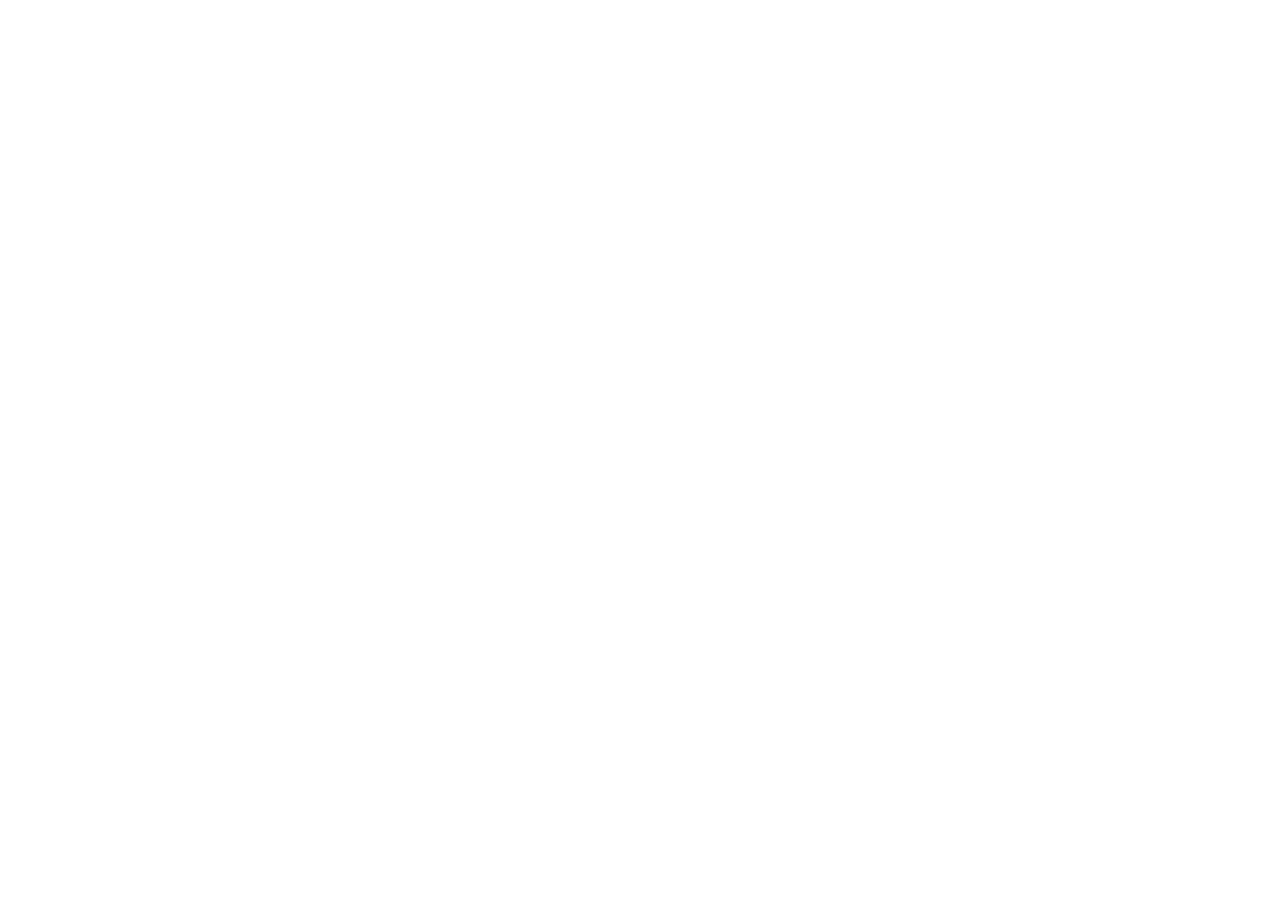
==== deploy/index.html @ b763aabe "set up" ====
<!DOCTYPE html>
<html lang="en">
<head>
    <meta charset="UTF-8">
    <meta name="viewport" content="width=device-width, initial-scale=1.0">
    <meta http-equiv="X-UA-Compatible" content="ie=edge">
    <link rel="stylesheet" href="css/styles.css">
    <title>Web 3 Final</title>
</head>

<body>
    <script src="js/scripts-min.js"></script>
    
</body>

</html>
---- deploy/css/styles.css ----
/* =============
    Mixins
============= */
/* ---------------- Font Sizing ---------------- */
html {
  font-size: 100%;
}

/* ---------------- Media Queries ---------------- */
/* =============
    Variables
============= */
:root {
  --black: #000000;
  --white: #ffffff;
}

/*! normalize.css v8.0.1 | MIT License | github.com/necolas/normalize.css */
/* Document
   ========================================================================== */
/**
 * 1. Correct the line height in all browsers.
 * 2. Prevent adjustments of font size after orientation changes in iOS.
 */
html {
  line-height: 1.15; /* 1 */
  -webkit-text-size-adjust: 100%; /* 2 */
}

/* Sections
   ========================================================================== */
/**
 * Remove the margin in all browsers.
 */
body {
  margin: 0;
}

/**
 * Render the `main` element consistently in IE.
 */
main {
  display: block;
}

/**
 * Correct the font size and margin on `h1` elements within `section` and
 * `article` contexts in Chrome, Firefox, and Safari.
 */
h1 {
  font-size: 2em;
  margin: 0.67em 0;
}

/* Grouping content
   ========================================================================== */
/**
 * 1. Add the correct box sizing in Firefox.
 * 2. Show the overflow in Edge and IE.
 */
hr {
  box-sizing: content-box; /* 1 */
  height: 0; /* 1 */
  overflow: visible; /* 2 */
}

/**
 * 1. Correct the inheritance and scaling of font size in all browsers.
 * 2. Correct the odd `em` font sizing in all browsers.
 */
pre {
  font-family: monospace, monospace; /* 1 */
  font-size: 1em; /* 2 */
}

/* Text-level semantics
   ========================================================================== */
/**
 * Remove the gray background on active links in IE 10.
 */
a {
  background-color: transparent;
}

/**
 * 1. Remove the bottom border in Chrome 57-
 * 2. Add the correct text decoration in Chrome, Edge, IE, Opera, and Safari.
 */
abbr[title] {
  border-bottom: none; /* 1 */
  text-decoration: underline; /* 2 */
  text-decoration: underline dotted; /* 2 */
}

/**
 * Add the correct font weight in Chrome, Edge, and Safari.
 */
b,
strong {
  font-weight: bolder;
}

/**
 * 1. Correct the inheritance and scaling of font size in all browsers.
 * 2. Correct the odd `em` font sizing in all browsers.
 */
code,
kbd,
samp {
  font-family: monospace, monospace; /* 1 */
  font-size: 1em; /* 2 */
}

/**
 * Add the correct font size in all browsers.
 */
small {
  font-size: 80%;
}

/**
 * Prevent `sub` and `sup` elements from affecting the line height in
 * all browsers.
 */
sub,
sup {
  font-size: 75%;
  line-height: 0;
  position: relative;
  vertical-align: baseline;
}

sub {
  bottom: -0.25em;
}

sup {
  top: -0.5em;
}

/* Embedded content
   ========================================================================== */
/**
 * Remove the border on images inside links in IE 10.
 */
img {
  border-style: none;
}

/* Forms
   ========================================================================== */
/**
 * 1. Change the font styles in all browsers.
 * 2. Remove the margin in Firefox and Safari.
 */
button,
input,
optgroup,
select,
textarea {
  font-family: inherit; /* 1 */
  font-size: 100%; /* 1 */
  line-height: 1.15; /* 1 */
  margin: 0; /* 2 */
}

/**
 * Show the overflow in IE.
 * 1. Show the overflow in Edge.
 */
button,
input { /* 1 */
  overflow: visible;
}

/**
 * Remove the inheritance of text transform in Edge, Firefox, and IE.
 * 1. Remove the inheritance of text transform in Firefox.
 */
button,
select { /* 1 */
  text-transform: none;
}

/**
 * Correct the inability to style clickable types in iOS and Safari.
 */
button,
[type=button],
[type=reset],
[type=submit] {
  -webkit-appearance: button;
}

/**
 * Remove the inner border and padding in Firefox.
 */
button::-moz-focus-inner,
[type=button]::-moz-focus-inner,
[type=reset]::-moz-focus-inner,
[type=submit]::-moz-focus-inner {
  border-style: none;
  padding: 0;
}

/**
 * Restore the focus styles unset by the previous rule.
 */
button:-moz-focusring,
[type=button]:-moz-focusring,
[type=reset]:-moz-focusring,
[type=submit]:-moz-focusring {
  outline: 1px dotted ButtonText;
}

/**
 * Correct the padding in Firefox.
 */
fieldset {
  padding: 0.35em 0.75em 0.625em;
}

/**
 * 1. Correct the text wrapping in Edge and IE.
 * 2. Correct the color inheritance from `fieldset` elements in IE.
 * 3. Remove the padding so developers are not caught out when they zero out
 *    `fieldset` elements in all browsers.
 */
legend {
  box-sizing: border-box; /* 1 */
  color: inherit; /* 2 */
  display: table; /* 1 */
  max-width: 100%; /* 1 */
  padding: 0; /* 3 */
  white-space: normal; /* 1 */
}

/**
 * Add the correct vertical alignment in Chrome, Firefox, and Opera.
 */
progress {
  vertical-align: baseline;
}

/**
 * Remove the default vertical scrollbar in IE 10+.
 */
textarea {
  overflow: auto;
}

/**
 * 1. Add the correct box sizing in IE 10.
 * 2. Remove the padding in IE 10.
 */
[type=checkbox],
[type=radio] {
  box-sizing: border-box; /* 1 */
  padding: 0; /* 2 */
}

/**
 * Correct the cursor style of increment and decrement buttons in Chrome.
 */
[type=number]::-webkit-inner-spin-button,
[type=number]::-webkit-outer-spin-button {
  height: auto;
}

/**
 * 1. Correct the odd appearance in Chrome and Safari.
 * 2. Correct the outline style in Safari.
 */
[type=search] {
  -webkit-appearance: textfield; /* 1 */
  outline-offset: -2px; /* 2 */
}

/**
 * Remove the inner padding in Chrome and Safari on macOS.
 */
[type=search]::-webkit-search-decoration {
  -webkit-appearance: none;
}

/**
 * 1. Correct the inability to style clickable types in iOS and Safari.
 * 2. Change font properties to `inherit` in Safari.
 */
::-webkit-file-upload-button {
  -webkit-appearance: button; /* 1 */
  font: inherit; /* 2 */
}

/* Interactive
   ========================================================================== */
/*
 * Add the correct display in Edge, IE 10+, and Firefox.
 */
details {
  display: block;
}

/*
 * Add the correct display in all browsers.
 */
summary {
  display: list-item;
}

/* Misc
   ========================================================================== */
/**
 * Add the correct display in IE 10+.
 */
template {
  display: none;
}

/**
 * Add the correct display in IE 10.
 */
[hidden] {
  display: none;
}

/* =============
    Base
============= */
/* =============
    Typography
============= */
/* =============
    Buttons
============= */
/* =============
    Forms
============= */
[type=text], [type=password], [type=date], [type=datetime], [type=datetime-local], [type=month], [type=week], [type=email], [type=number], [type=search], [type=tel], [type=time], [type=url], [type=color], textarea {
  box-shadow: none;
}

[type=text]:focus, [type=password]:focus, [type=date]:focus, [type=datetime]:focus, [type=datetime-local]:focus, [type=month]:focus, [type=week]:focus, [type=email]:focus, [type=number]:focus, [type=search]:focus, [type=tel]:focus, [type=time]:focus, [type=url]:focus, [type=color]:focus, textarea:focus {
  box-shadow: none;
}

input[type=text],
input[type=email],
input[type=password],
textarea {
  -webkit-appearance: none;
}

/* =============
    Navigation
============= */
/* =============
    Header
============= */
/* =============
    Footer
============= */
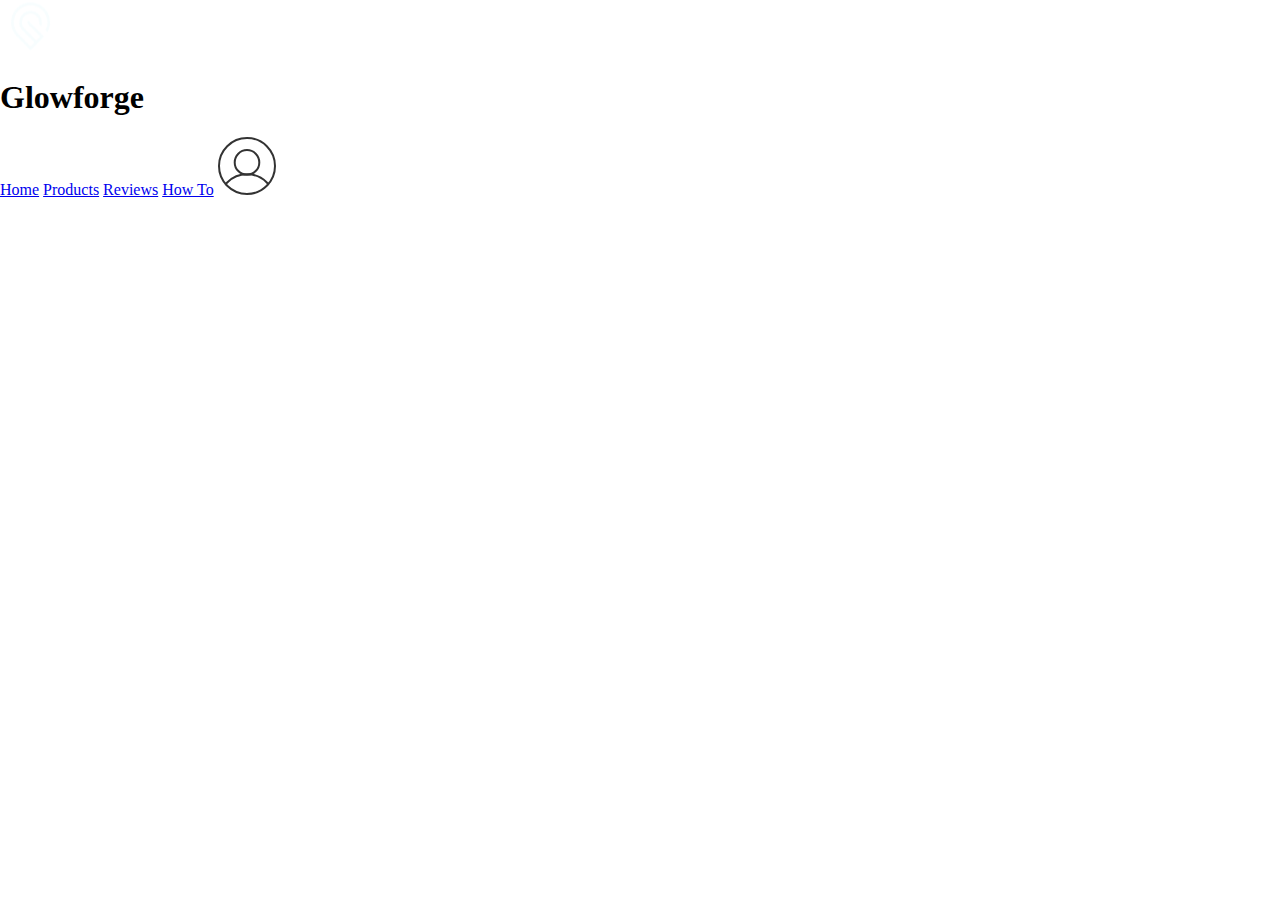
==== commit ec1febbb: "header html" ====
--- a/deploy/index.html
+++ b/deploy/index.html
@@ -9,6 +9,20 @@
 </head>
 
 <body>
+    <header>
+        <img src="img/global/logo.svg" alt="glowforge logo">
+        <h1>Glowforge</h1>
+    
+        <nav>
+            <a href="#">Home</a>
+            <a href="#">Products</a>
+            <a href="#">Reviews</a>
+            <a href="#">How To</a>
+            <a href="#"><img src="img/global/avatar.svg" alt="Avatar"></a>
+        </nav>
+    
+    </header>
+
     <script src="js/scripts-min.js"></script>
     
 </body>
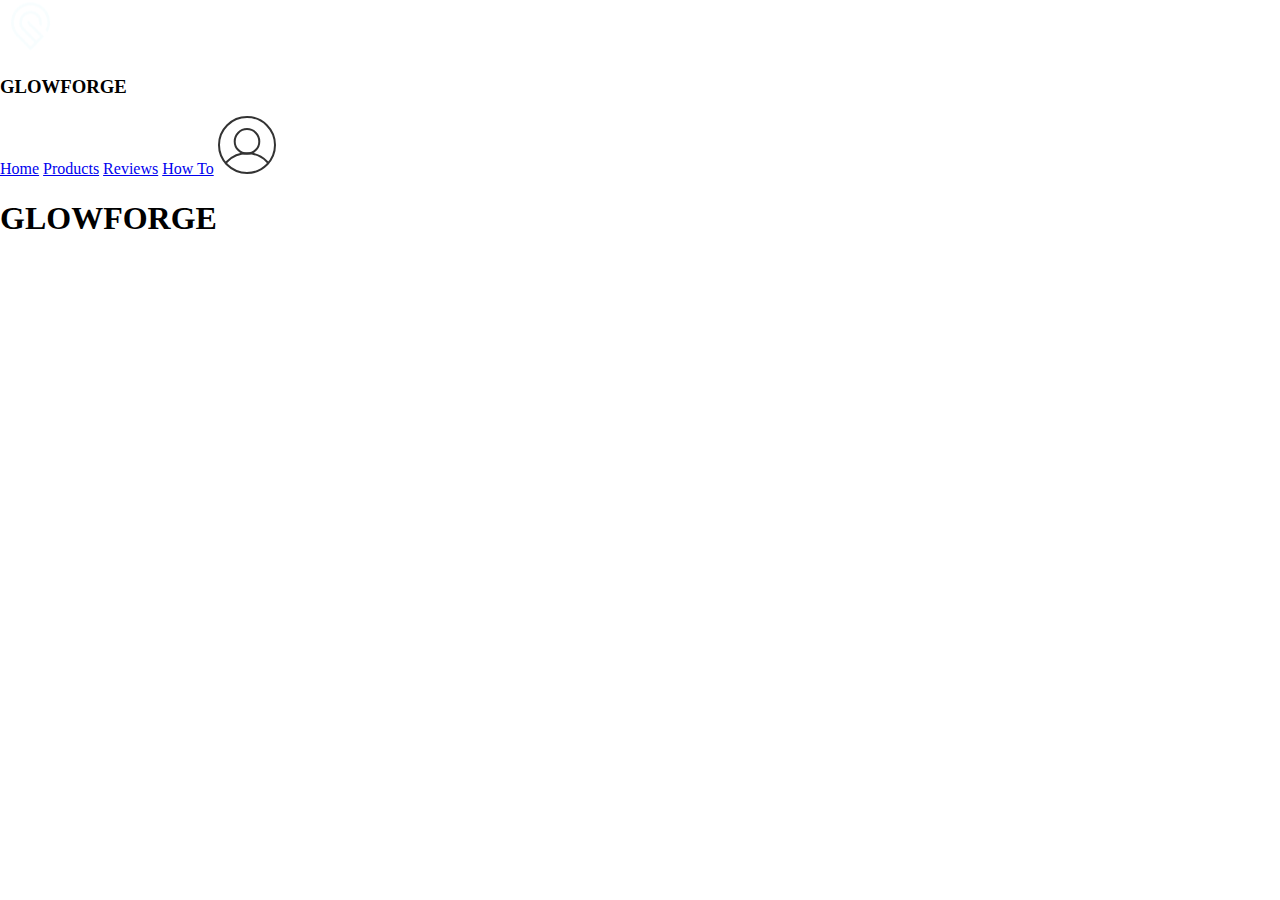
==== commit 3bae665c: "finish header and hero img" ====
--- a/deploy/index.html
+++ b/deploy/index.html
@@ -9,19 +9,27 @@
 </head>
 
 <body>
-    <header>
+    <header id="header">
+        <div id="nav-content">
+    
         <img src="img/global/logo.svg" alt="glowforge logo">
-        <h1>Glowforge</h1>
+        <h3>GLOWFORGE</h3>
+          
     
-        <nav>
+        <nav id="nav">
             <a href="#">Home</a>
             <a href="#">Products</a>
             <a href="#">Reviews</a>
             <a href="#">How To</a>
             <a href="#"><img src="img/global/avatar.svg" alt="Avatar"></a>
-        </nav>
+         </nav>
+    
+        </div>
     
     </header>
+    <section id="hero">
+            <h1>GLOWFORGE</h1>
+        </section>
 
     <script src="js/scripts-min.js"></script>
     
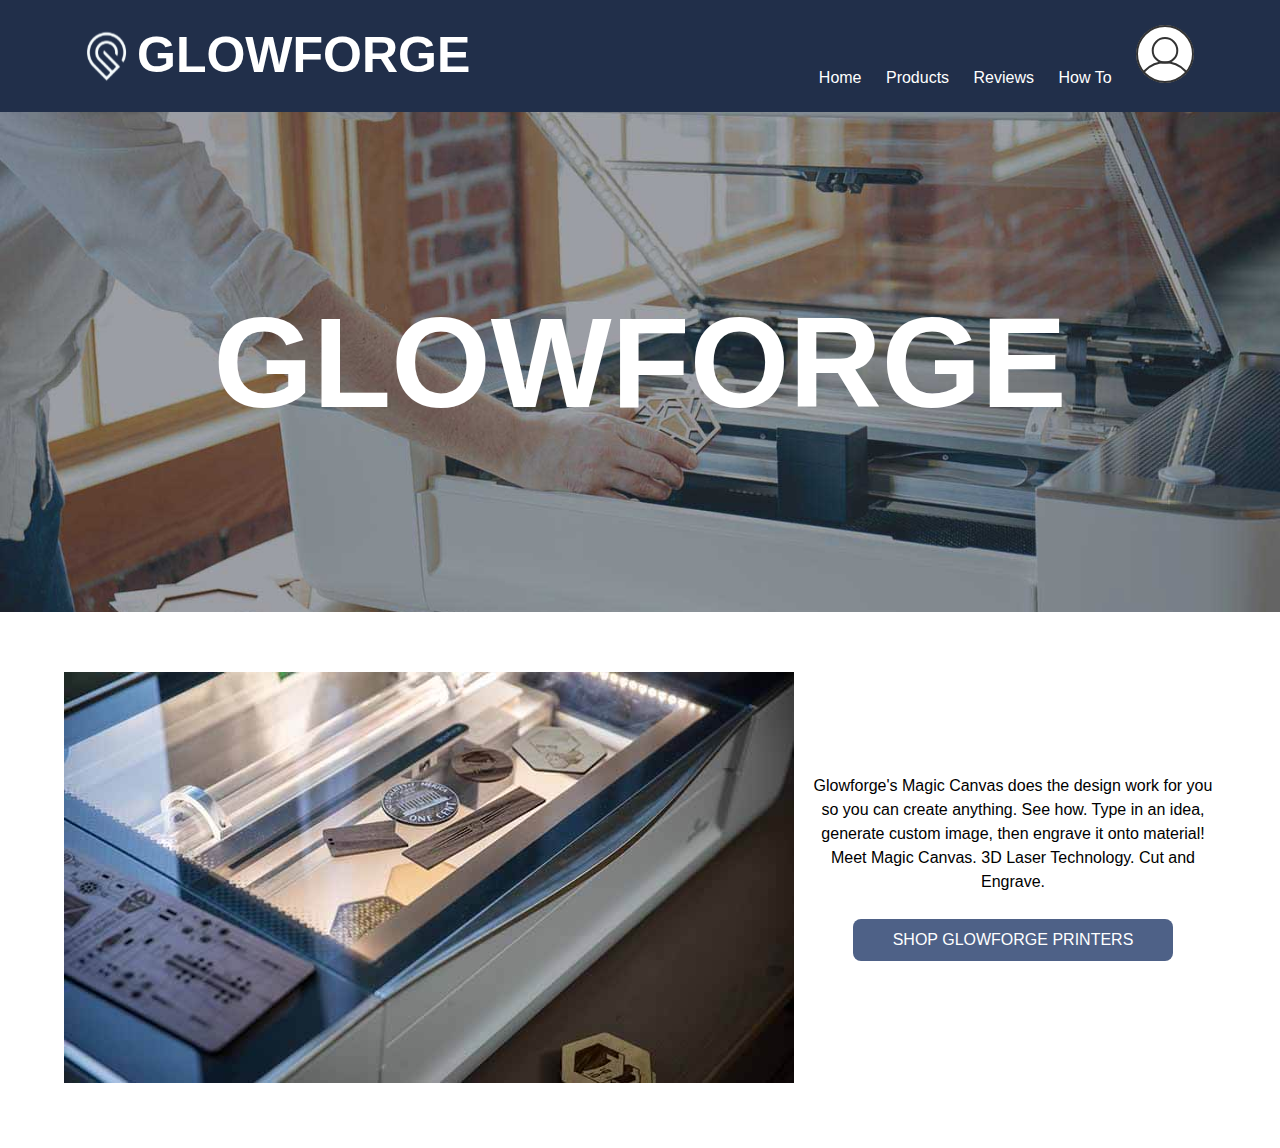
==== commit ae3bac06: "finish hero and about section" ====
--- a/deploy/index.html
+++ b/deploy/index.html
@@ -30,6 +30,17 @@
     <section id="hero">
             <h1>GLOWFORGE</h1>
         </section>
+    <section id="about">
+                <div>
+                    <aside>
+                        <img src="img/hero/about.jpg" alt="glowforge printer">
+                    </aside>
+                    <section>
+                        <p>Glowforge's Magic Canvas does the design work for you so you can create anything. See how. Type in an idea, generate custom image, then engrave it onto material! Meet Magic Canvas. 3D Laser Technology. Cut and Engrave.</p>
+                        <a href="#"class="blue-button">SHOP GLOWFORGE PRINTERS</a>
+                    </section>
+                </div>
+            </section>
 
     <script src="js/scripts-min.js"></script>
     
--- a/deploy/css/styles.css
+++ b/deploy/css/styles.css
@@ -13,6 +13,14 @@
 :root {
   --black: #000000;
   --white: #ffffff;
+  --navy: #212f4a;
+  --medium-blue: #4e6187;
+  --text: #373737;
+  --light-text: #6e6e6e;
+  --lighter-text: #cecece;
+  --grey-background: #f3f3f3;
+  --blue: #3d4a65;
+  --checkout: #e2e2e2;
 }
 
 /*! normalize.css v8.0.1 | MIT License | github.com/necolas/normalize.css */
@@ -330,9 +338,67 @@
 /* =============
     Typography
 ============= */
+h1, h2, h3, h4, h5, p {
+  margin: 0;
+  padding: 0;
+}
+
+body {
+  font-family: "Poppins", sans-serif;
+  font-family: "Titillium Web", sans-serif;
+}
+
+h1 {
+  font-family: "Titillium Web", sans-serif;
+  font-weight: 700;
+  font-size: 3.125rem;
+}
+@media (min-width: 768px) {
+  h1 {
+    font-size: 8rem;
+  }
+}
+
+h3 {
+  font-family: "Titillium Web", sans-serif;
+  font-weight: 600;
+  font-size: 1.25rem;
+}
+@media (min-width: 768px) {
+  h3 {
+    font-size: 3.125rem;
+  }
+}
+
+p {
+  font-family: "Poppins", sans-serif;
+  font-weight: 500;
+  font-size: 0.875rem;
+  line-height: 24px;
+}
+@media (min-width: 768px) {
+  p {
+    font-size: 1rem;
+  }
+}
+
 /* =============
     Buttons
 ============= */
+.blue-button {
+  background-color: var(--medium-blue);
+  color: white;
+  padding: 12px 40px;
+  display: inline-block;
+  transition: 0.25s;
+  text-decoration: none;
+  border-radius: 8px;
+}
+.blue-button:hover {
+  background-color: white;
+  color: var(--medium-blue);
+}
+
 /* =============
     Forms
 ============= */
@@ -357,6 +423,65 @@
 /* =============
     Header
 ============= */
+#header {
+  background-color: var(--navy);
+  color: white;
+  display: grid;
+  grid-template-columns: 10px auto 10px;
+  grid-template-areas: ". hero .";
+}
+@media (min-width: 768px) {
+  #header {
+    padding: 25px 66px;
+  }
+}
+#header > div {
+  grid-area: hero;
+  display: flex;
+  align-items: center;
+}
+#header > div > nav {
+  margin-left: auto;
+}
+#header > div > nav a:link, #header > div > nav a:visited {
+  color: white;
+  text-decoration: none;
+  padding: 10px;
+  transition: 0.25s;
+}
+#header > div > nav a:link:hover, #header > div > nav a:link:active, #header > div > nav a:visited:hover, #header > div > nav a:visited:active {
+  color: var(--navy);
+  background-color: white;
+}
+
 /* =============
     Footer
 ============= */
+#hero {
+  color: white;
+  background-image: url("../img/hero/hero.jpg");
+  height: 190px;
+  background-size: cover;
+  background-position: center;
+  display: flex;
+  justify-content: center;
+  align-items: center;
+}
+@media (min-width: 768px) {
+  #hero {
+    height: 500px;
+  }
+}
+
+#about > div {
+  margin: 60px 64px;
+  display: flex;
+  gap: 16px;
+  align-items: center;
+}
+#about > div section {
+  text-align: center;
+}
+#about > div section a {
+  margin: 25px;
+}
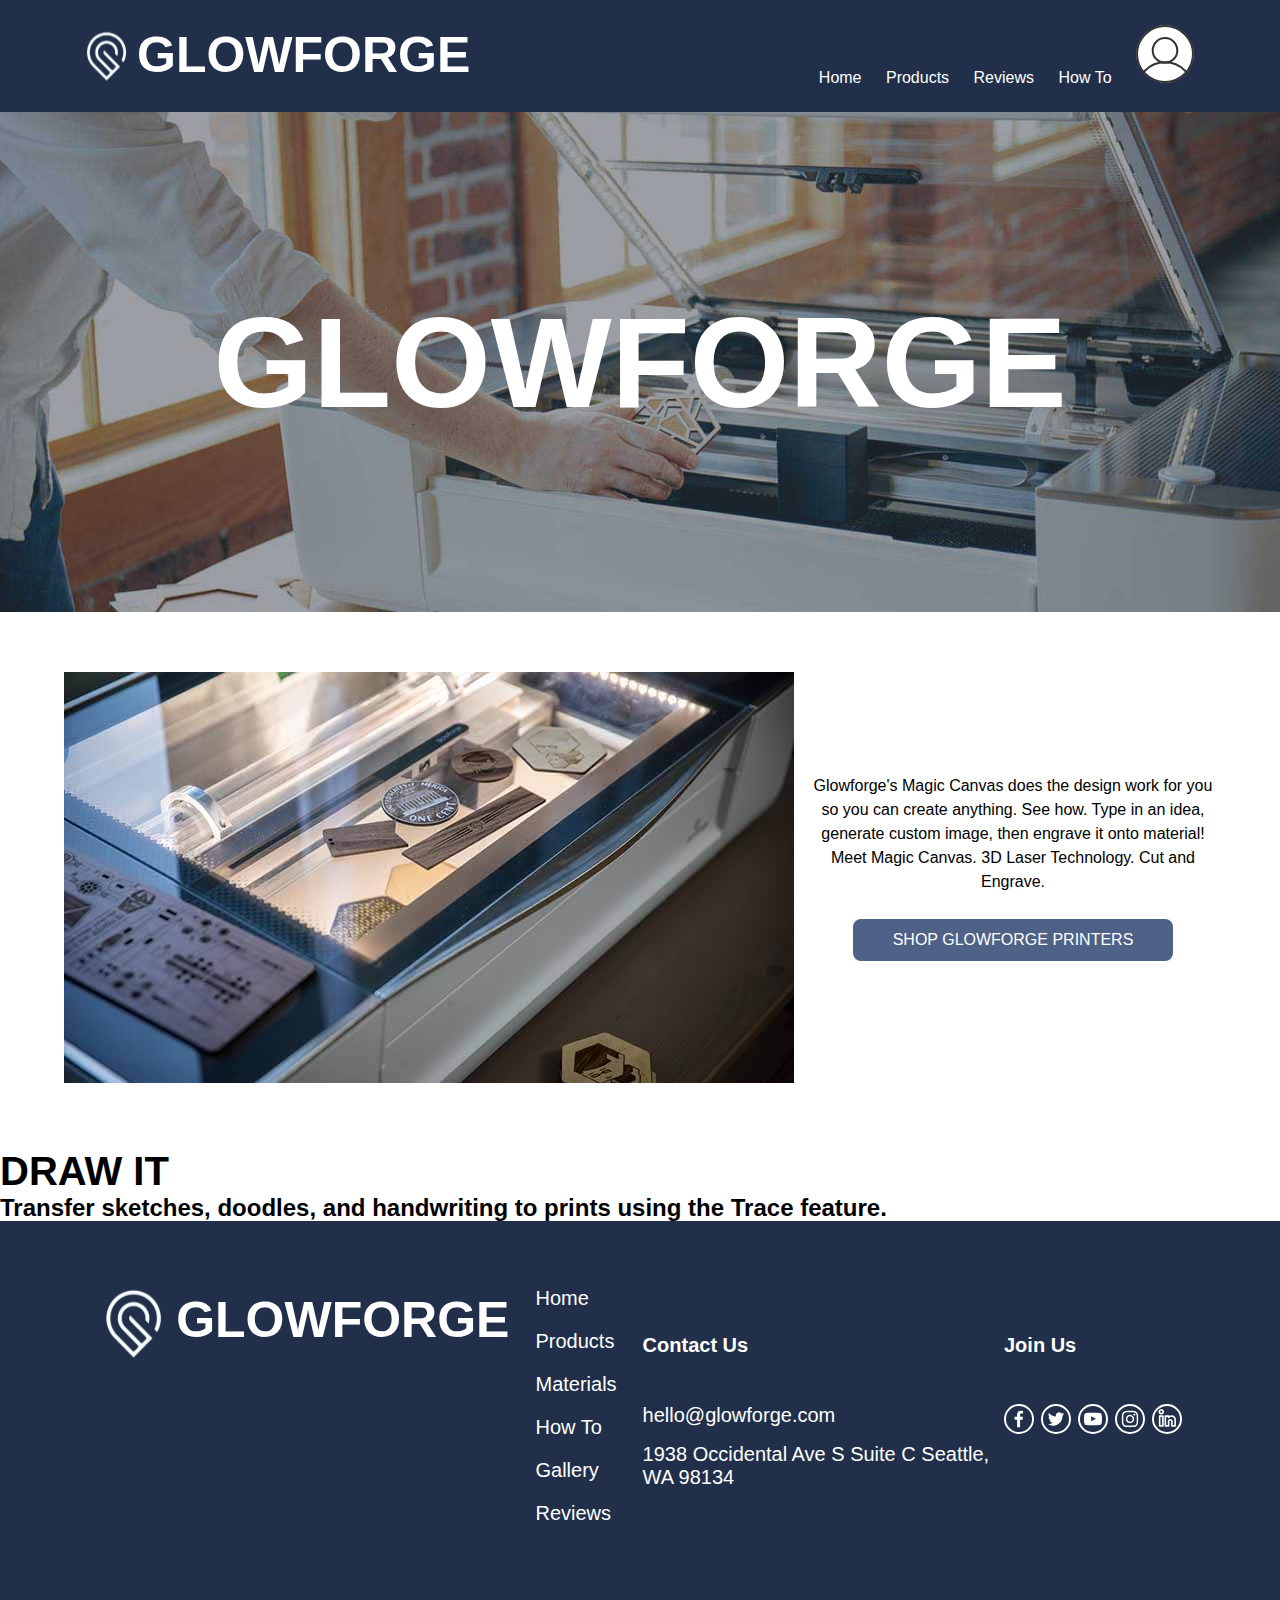
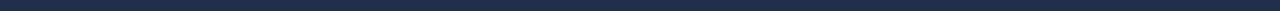
==== commit 3bc5e452: "footer done" ====
--- a/deploy/index.html
+++ b/deploy/index.html
@@ -41,6 +41,102 @@
                     </section>
                 </div>
             </section>
+     <section id="how-to">
+                     <ul>
+                         <li>
+                             <aside>
+                                 <div id="draw-it"></div>
+                             </aside>
+                             <section>
+                                 <h4>DRAW IT</h4>
+                                 <h5>Transfer sketches, doodles, and handwriting to prints using the Trace feature.</h5>
+                             </section>
+                         </li>
+                     </ul>
+                 </section>
+     <footer id="footer">
+                          <div>
+                              <section id="g1">
+                                  <img src="img/global/logo.svg" alt="glowforge logo">
+                                  <h3>GLOWFORGE</h3>
+                              </section>
+                      
+                              <section id="g2">
+                                  <ul>
+                                      <li>
+                                          <a href="#">Home</a>
+                                      </li>
+                                      <li>
+                                          <a href="#">Products</a>
+                                      </li>
+                                      <li>
+                                          <a href="#">Materials</a>
+                                      </li>
+                                      <li>
+                                          <a href="#">How To</a>
+                                      </li>
+                                      <li>
+                                          <a href="#">Gallery</a>
+                                      </li>
+                                      <li>
+                                          <a href="#">Reviews</a>
+                                      </li>
+                                  </ul>
+                              </section>
+                      
+                              <section id="g3">
+                                  <h6>Contact Us</h6>
+                                  <ul>
+                                      <li>
+                                          <a href="#">hello@glowforge.com</a>
+                                      </li>
+                                      <li>
+                                          <a href="#">1938 Occidental Ave S Suite C Seattle, WA 98134</a>
+                                      </li>
+                                  </ul>
+                      
+                              </section>
+                      
+                              <section id="g4">
+                                  <h6>Join Us</h6>
+                                      <section id="icons">
+                                          <ul>
+                                              <li>
+                                                  <nav>
+                                                      <a href="#"><img src="img/global/facebook.svg" alt="facebook"></a>
+                                                  </nav>
+                                              </li>
+                                              <li>
+                                                  <nav>
+                                                      <a href="#"><img src="img/global/twitter.svg" alt="twitter"></a>
+                                                  </nav>
+                                              </li>
+                                              <li>
+                                                  <nav>
+                                                      <a href="#"><img src="img/global/youtube.svg" alt="youtube"></a>
+                                                  </nav>
+                                              </li>
+                                              <li>
+                                                  <nav>
+                                                      <a href="#"><img src="img/global/insta.svg" alt="instagram"></a>
+                                                  </nav>
+                                              </li>
+                                              <li>
+                                                  <nav>
+                                                      <a href="#"><img src="img/global/link.svg" alt="linked in"></a>
+                                                  </nav>
+                                              </li>
+                                          </ul>
+                      
+                                      </section>
+                                  
+                      
+                              </section>
+                      
+                      
+                          </div>
+                      
+                      </footer>
 
     <script src="js/scripts-min.js"></script>
     
--- a/deploy/css/styles.css
+++ b/deploy/css/styles.css
@@ -335,6 +335,16 @@
 /* =============
     Base
 ============= */
+ul {
+  margin: 0;
+  padding: 0;
+}
+ul li {
+  padding: 0;
+  margin: 0;
+  list-style: none;
+}
+
 /* =============
     Typography
 ============= */
@@ -367,6 +377,39 @@
 @media (min-width: 768px) {
   h3 {
     font-size: 3.125rem;
+  }
+}
+
+h4 {
+  font-family: "Titillium Web", sans-serif;
+  font-weight: 600;
+  font-size: 1.5rem;
+}
+@media (min-width: 768px) {
+  h4 {
+    font-size: 2.5rem;
+  }
+}
+
+h5 {
+  font-family: "Titillium Web", sans-serif;
+  font-weight: 600;
+  font-size: 1.5rem;
+}
+@media (min-width: 768px) {
+  h5 {
+    font-size: 1.5rem;
+  }
+}
+
+h6 {
+  font-family: "Poppins", sans-serif;
+  font-weight: 700;
+  font-size: 1rem;
+}
+@media (min-width: 768px) {
+  h6 {
+    font-size: 1.25rem;
   }
 }
 
@@ -457,6 +500,123 @@
 /* =============
     Footer
 ============= */
+#footer {
+  display: grid;
+  grid-template-columns: 10px auto 10px;
+  grid-template-areas: ". footer .";
+  background-color: var(--navy);
+  color: white;
+  padding: 40px 10px;
+}
+#footer > div {
+  grid-area: footer;
+  padding: 16px;
+  display: grid;
+  grid-template-columns: repeat(2, 1fr);
+  grid-template-areas: "g1 g1" "g4 g4" "g2 g3";
+  gap: 10px;
+}
+@media (min-width: 768px) {
+  #footer > div {
+    display: flex;
+    justify-content: space-between;
+    margin: 10px 55px;
+  }
+}
+#footer > div #g1 {
+  display: flex;
+  align-items: normal;
+}
+#footer > div #g1 img {
+  height: 44px;
+}
+@media (min-width: 768px) {
+  #footer > div #g1 img {
+    height: 74px;
+  }
+}
+#footer > div #g1 h3 {
+  margin-top: 5px;
+}
+#footer > div #g2 ul li {
+  margin-bottom: 20px;
+}
+#footer > div #g2 ul li a:link, #footer > div #g2 ul li a:visited {
+  padding: 16px;
+  transition: 0.25s;
+  color: white;
+  text-decoration: none;
+  font-family: "Poppins", sans-serif;
+  font-weight: 500;
+  font-size: 1rem;
+}
+@media (min-width: 768px) {
+  #footer > div #g2 ul li a:link, #footer > div #g2 ul li a:visited {
+    font-size: 20px;
+  }
+}
+#footer > div #g2 ul li a:link:hover, #footer > div #g2 ul li a:link:active, #footer > div #g2 ul li a:visited:hover, #footer > div #g2 ul li a:visited:active {
+  color: var(--navy);
+  background-color: white;
+  padding: 10px;
+}
+#footer > div #g3 ul li {
+  margin-bottom: 16px;
+}
+#footer > div #g3 ul li a:link, #footer > div #g3 ul li a:visited {
+  transition: 0.25s;
+  color: white;
+  text-decoration: none;
+  font-family: "Poppins", sans-serif;
+  font-weight: 500;
+  font-size: 1rem;
+}
+@media (min-width: 768px) {
+  #footer > div #g3 ul li a:link, #footer > div #g3 ul li a:visited {
+    font-size: 20px;
+  }
+}
+#footer > div #g3 ul li a:link:hover, #footer > div #g3 ul li a:link:active, #footer > div #g3 ul li a:visited:hover, #footer > div #g3 ul li a:visited:active {
+  color: var(--navy);
+  background-color: white;
+}
+#footer > div #g4 section ul {
+  display: flex;
+}
+#footer > div #g4 section ul li {
+  margin-right: 14px;
+}
+@media (min-width: 768px) {
+  #footer > div #g4 section ul li {
+    margin-right: 7px;
+  }
+}
+#footer > div #g4 section ul li a:link, #footer > div #g4 section ul li a:visited {
+  transition: 0.25s;
+  color: white;
+  text-decoration: none;
+  font-family: "Poppins", sans-serif;
+  font-weight: 500;
+  font-size: 1rem;
+}
+@media (min-width: 768px) {
+  #footer > div #g4 section ul li a:link, #footer > div #g4 section ul li a:visited {
+    font-size: 20px;
+  }
+}
+#footer > div #g4 section ul li a:link:hover, #footer > div #g4 section ul li a:link:active, #footer > div #g4 section ul li a:visited:hover, #footer > div #g4 section ul li a:visited:active {
+  color: var(--navy);
+  background-color: white;
+}
+#footer > div #g4 section img {
+  height: 40px;
+}
+@media (min-width: 768px) {
+  #footer > div #g4 section img {
+    height: 30px;
+  }
+}
+
 #hero {
   color: white;
   background-image: url("../img/hero/hero.jpg");
@@ -485,3 +645,7 @@
 #about > div section a {
   margin: 25px;
 }
+
+#how-to #sub-left-img {
+  background-image: url("../img/how-to/drawit.jpg");
+}
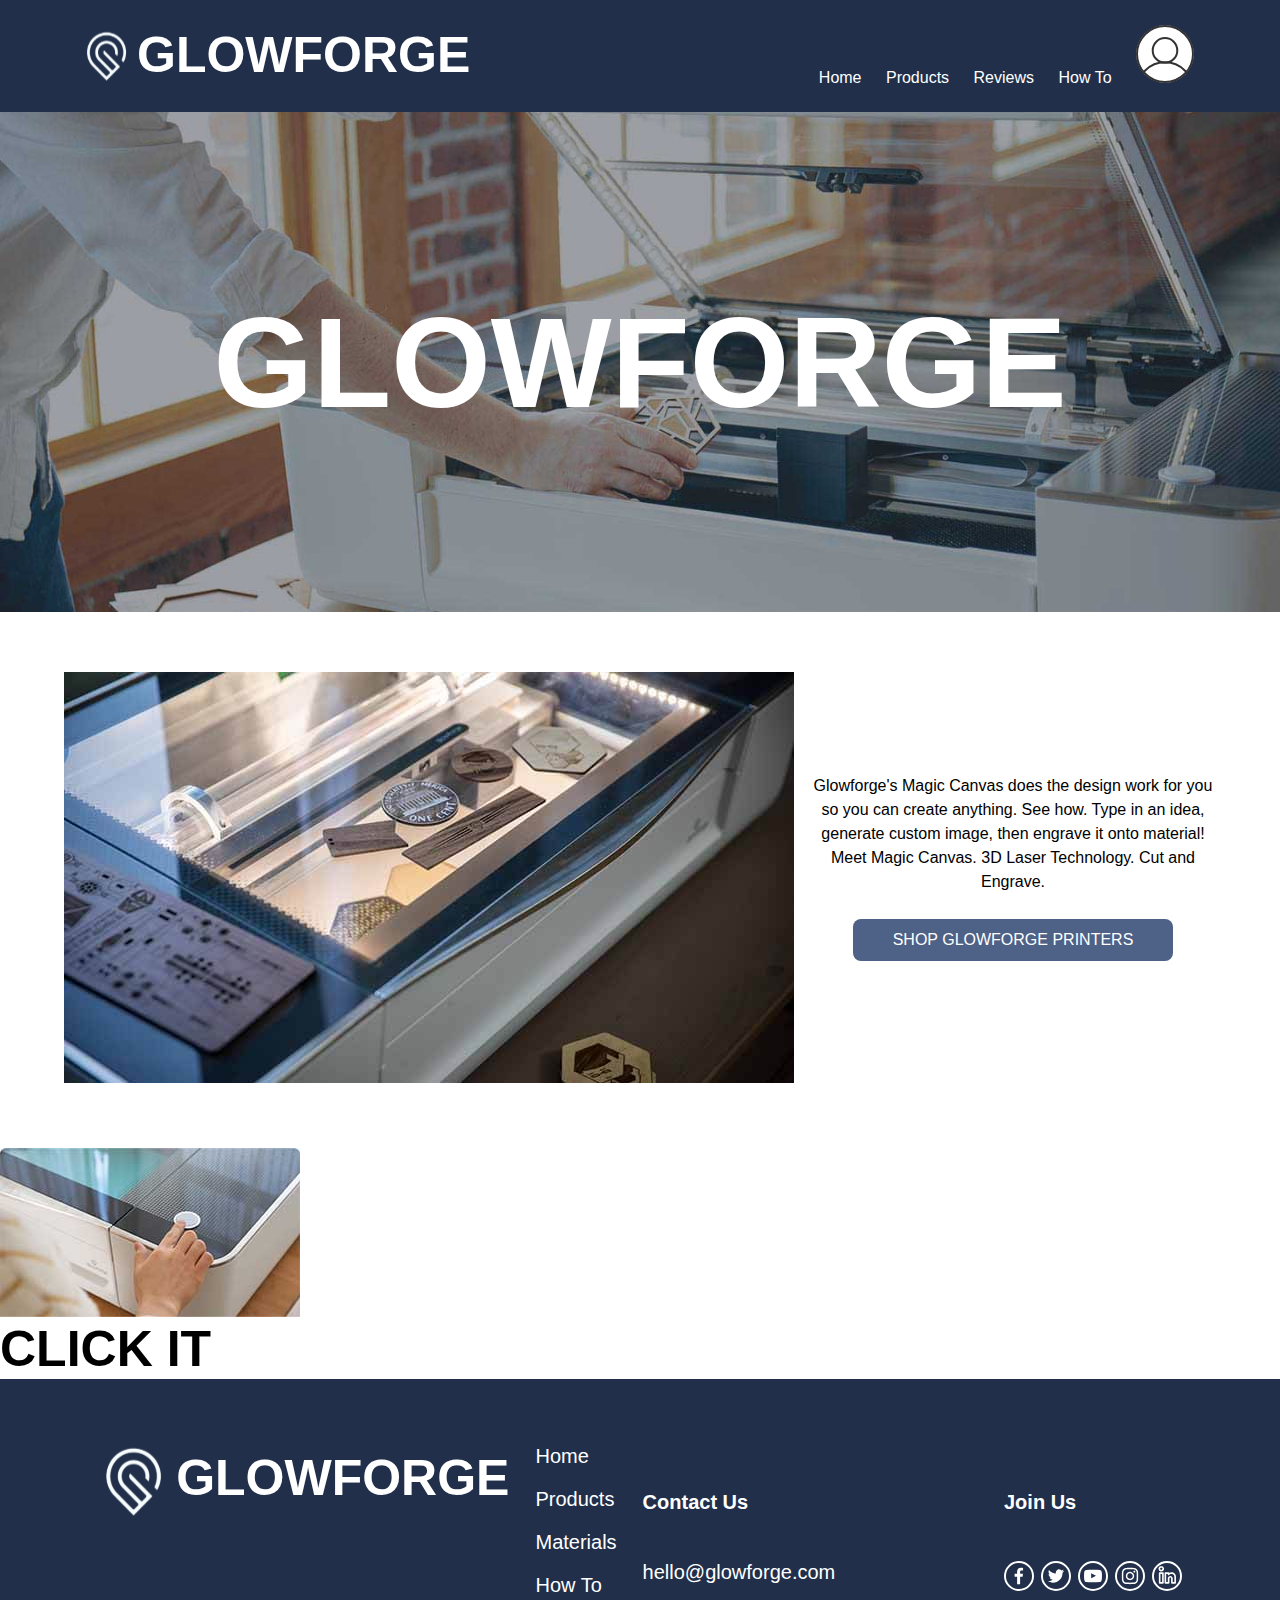
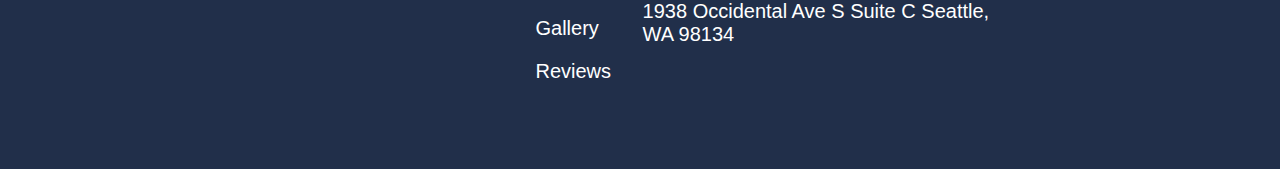
==== commit c2b6df44: "new repo" ====
--- a/deploy/index.html
+++ b/deploy/index.html
@@ -42,17 +42,16 @@
                 </div>
             </section>
      <section id="how-to">
-                     <ul>
-                         <li>
+                     <div>
+                         <aside id="click-it">
                              <aside>
-                                 <div id="draw-it"></div>
+                                 <img src="img/how-to/clickit.jpg" alt="glowforge printer">
                              </aside>
                              <section>
-                                 <h4>DRAW IT</h4>
-                                 <h5>Transfer sketches, doodles, and handwriting to prints using the Trace feature.</h5>
+                                 <h3>CLICK IT</h3>
                              </section>
-                         </li>
-                     </ul>
+                         </aside>
+                     </div>
                  </section>
      <footer id="footer">
                           <div>
--- a/deploy/css/styles.css
+++ b/deploy/css/styles.css
@@ -413,6 +413,18 @@
   }
 }
 
+h7 {
+  font-family: "Titillium Web", sans-serif;
+  font-weight: 600;
+  font-size: 1.25rem;
+}
+@media (min-width: 768px) {
+  h7 {
+    font-weight: 700;
+    font-size: 1.5rem;
+  }
+}
+
 p {
   font-family: "Poppins", sans-serif;
   font-weight: 500;
@@ -646,6 +658,6 @@
   margin: 25px;
 }
 
-#how-to #sub-left-img {
-  background-image: url("../img/how-to/drawit.jpg");
-}
+#how-to {
+  background-image: url("../img/how-to/clickit");
+}
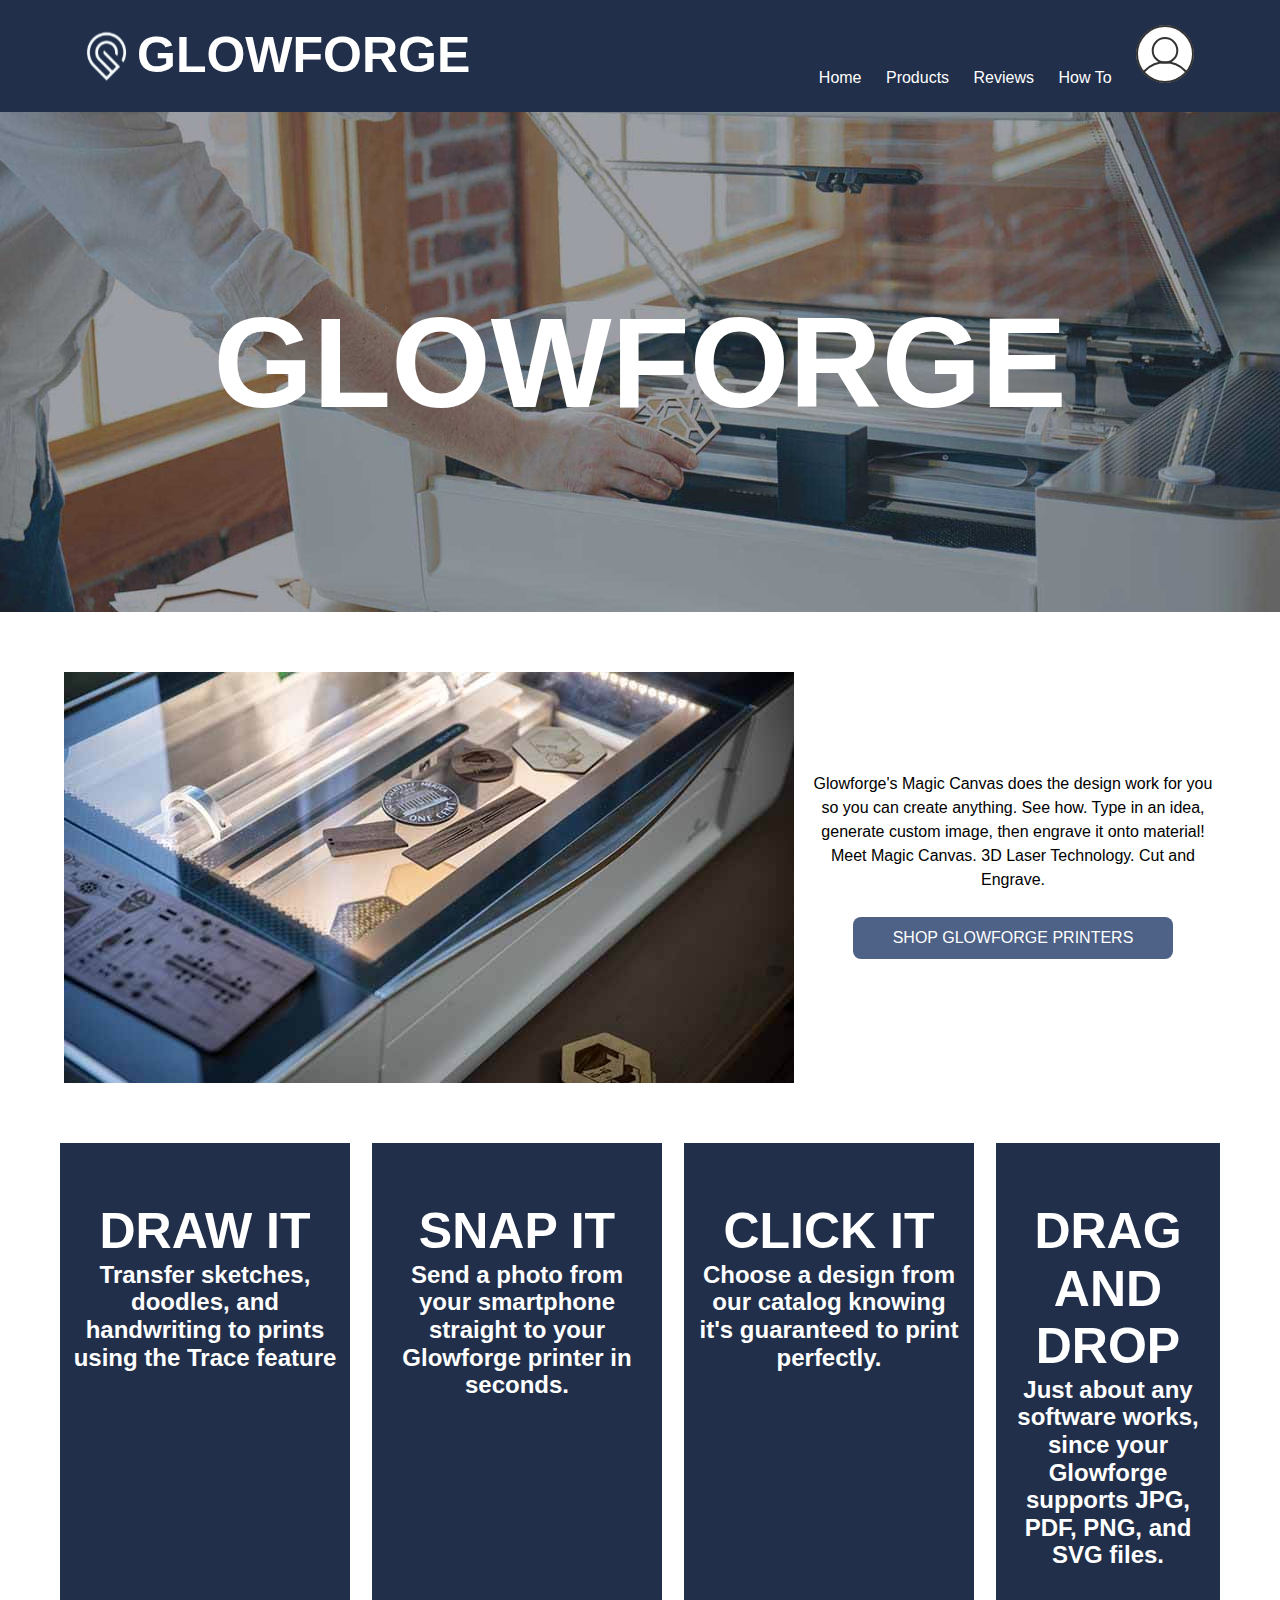
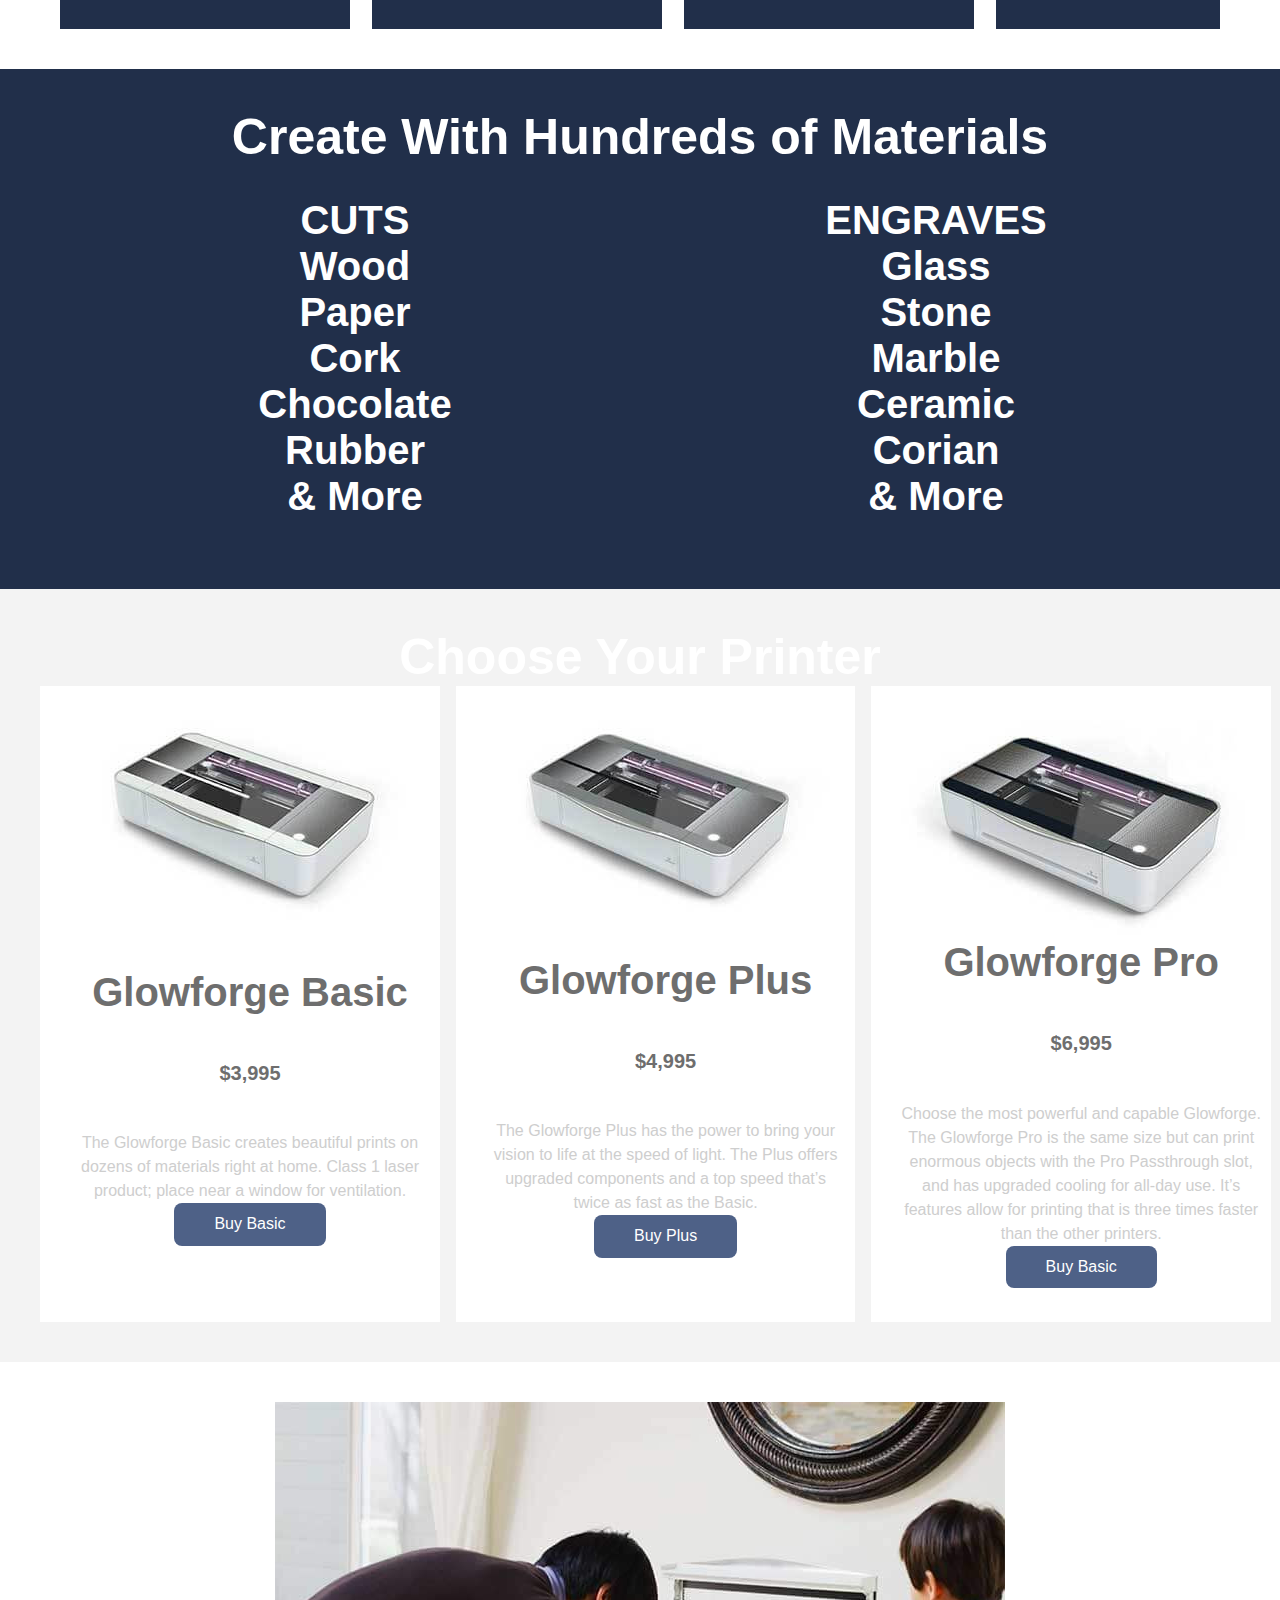
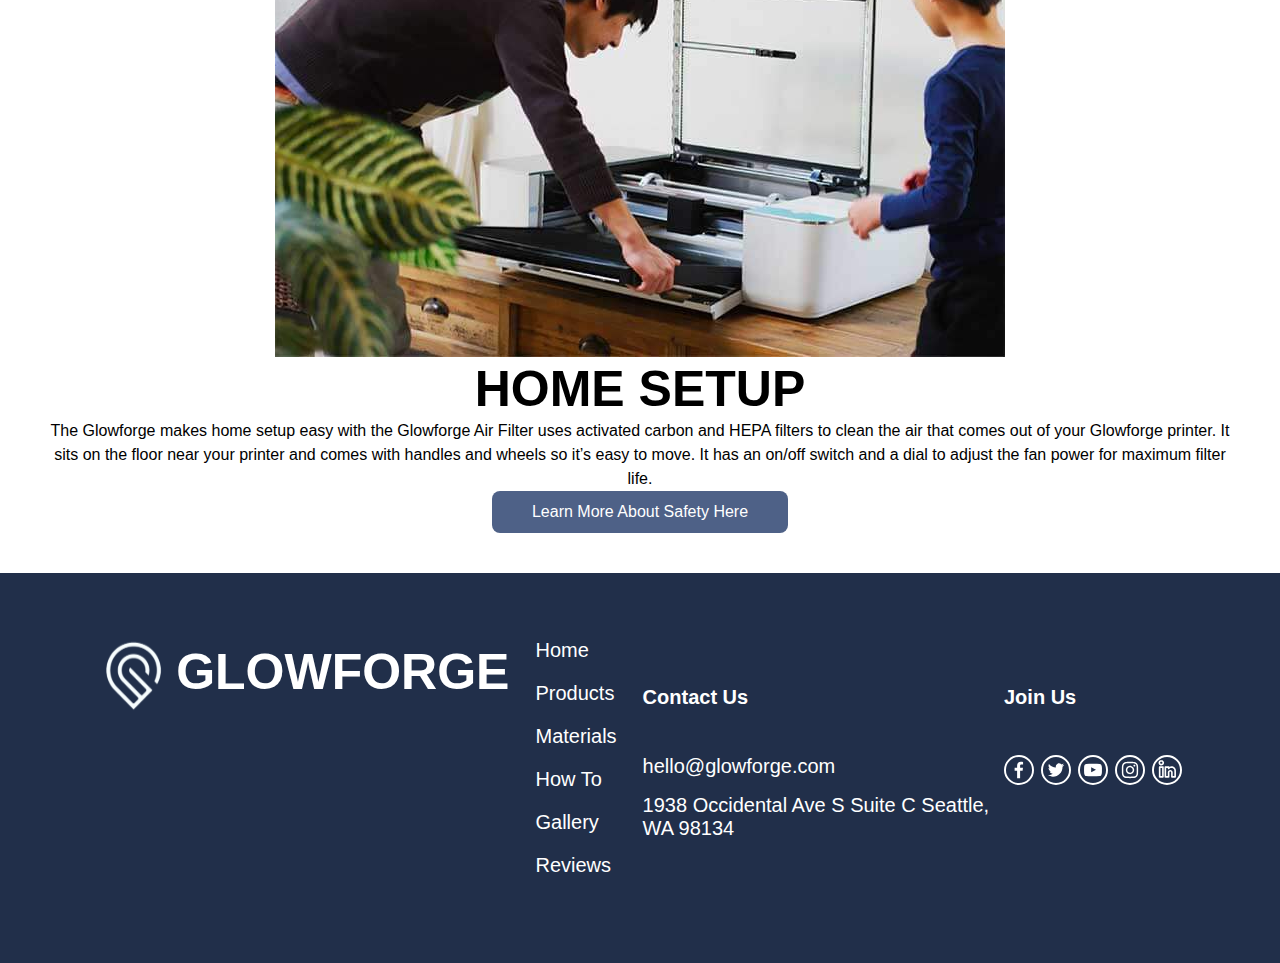
==== commit 0c7634ea: "almost done main page" ====
--- a/deploy/index.html
+++ b/deploy/index.html
@@ -43,99 +43,267 @@
             </section>
      <section id="how-to">
                      <div>
-                         <aside id="click-it">
-                             <aside>
-                                 <img src="img/how-to/clickit.jpg" alt="glowforge printer">
-                             </aside>
-                             <section>
+                         <ul>
+                             <li id="draw-it">
+                                 <h3>DRAW IT</h3>
+                                 <h5>Transfer sketches, doodles, and handwriting to prints using the Trace feature</h5>
+                                 <aside>
+                                     <div id="draw-it-img"></div>
+                                 </aside>
+                             </li>
+                 
+                             <li id="snap-it">
+                                 <h3>SNAP IT</h3>
+                                 <h5>Send a photo from your smartphone straight to your Glowforge printer in seconds.</h5>
+                                 <aside>
+                                     <div id="snap-it-img"></div>
+                                 </aside>
+                             </li>
+                 
+                             <li id="click-it">
                                  <h3>CLICK IT</h3>
-                             </section>
-                         </aside>
+                                 <h5>Choose a design from our catalog knowing it's guaranteed to print perfectly.</h5>
+                                 <aside>
+                                     <div id="click-it-img"></div>
+                                 </aside>
+                             </li>
+                 
+                             <li id="draganddrop">
+                                 <h3>DRAG AND DROP</h3>
+                                 <h5>Just about any software works, since your Glowforge supports JPG, PDF, PNG, and SVG files.</h5>
+                                 <aside>
+                                     <div id="draganddrop-img"></div>
+                                 </aside>
+                             </li>
+                         </ul>
+                         
                      </div>
                  </section>
+      <section id="materials">
+                       <h3>Create With Hundreds of Materials</h3>
+                       
+                       <section id="type">
+                       
+                           <section id="cuts">
+                               <ul>
+                                   <li>
+                                       <h4>CUTS</h4>
+                                   </li>
+                                   <li>
+                                       <h4>Wood</h4>
+                                       <aside>
+                                           <div id="wood-img"></div>
+                                       </aside>
+                                   </li>
+                                   <li>
+                                       <h4>Paper</h4>
+                                       <aside>
+                                           <div id="paper-img"></div>
+                                       </aside>
+                                   </li>
+                                   <li>
+                                       <h4>Cork</h4>
+                                       <aside>
+                                           <div id="cork-img"></div>
+                                       </aside>
+                                   </li>
+                                   <li>
+                                       <h4>Chocolate</h4>
+                                       <aside>
+                                           <div id="chocolate-img"></div>
+                                       </aside>
+                                   </li>
+                                   <li>
+                                       <h4>Rubber</h4>
+                                       <aside>
+                                           <div id="rubber-img"></div>
+                                       </aside>
+                                   </li>
+                                   <li>
+                                       <h4>& More</h4>
+                                   </li>
+                               </ul>
+                       
+                           </section>
+                       
+                           <section id="engraves">
+                               <ul>
+                                   <li>
+                                       <h4>ENGRAVES</h4>
+                                   </li>
+                                   <li>
+                                       <h4>Glass</h4>
+                                       <aside>
+                                           <div id="glass-img"></div>
+                                       </aside>
+                                   </li>
+                                   <li>
+                                       <h4>Stone</h4>
+                                       <aside>
+                                           <div id="stone-img"></div>
+                                       </aside>
+                                   </li>
+                                   <li>
+                                       <h4>Marble</h4>
+                                       <aside>
+                                           <div id="marble-img"></div>
+                                       </aside>
+                                   </li>
+                                   <li>
+                                       <h4>Ceramic</h4>
+                                       <aside>
+                                           <div id="ceramic-img"></div>
+                                       </aside>
+                                   </li>
+                                   <li>
+                                       <h4>Corian</h4>
+                                       <aside>
+                                           <div id="corian-img"></div>
+                                       </aside>
+                                   </li>
+                                   <li>
+                                       <h4>& More</h4>
+                                   </li>
+                               </ul>
+                       
+                           </section>
+                       
+                       </section>
+                       </section>
+     <section id="printer">
+                                <h3>Choose Your Printer</h3>
+                            
+                                <div>
+                            
+                                    <aside class="printer-content">
+                                        <aside>
+                                            <img src="img/printers/basic.jpg" alt="Basic Printer">
+                                        </aside>
+                                        <section>
+                                            <h4>Glowforge Basic</h4>
+                                            <h6>$3,995</h6>
+                                            <p>The Glowforge Basic creates beautiful prints on dozens of materials right at home. Class 1 laser product; place near a window for ventilation.</p>
+                                            <a href="#"class="blue-button">Buy Basic</a>
+                                        </section>
+                                    </aside>
+                            
+                                    <aside class="printer-content">
+                                        <aside>
+                                            <img src="img/printers/plus.jpg" alt="Plus Printer">
+                                        </aside>
+                                        <section>
+                                            <h4>Glowforge Plus</h4>
+                                            <h6>$4,995</h6>
+                                            <p> The Glowforge Plus has the power to bring your vision to life at the speed of light. The Plus offers upgraded components and a top speed that’s twice as fast as the Basic.</p>
+                                            <a href="#"class="blue-button">Buy Plus</a>
+                                        </section>
+                                    </aside>
+                            
+                                    <aside class="printer-content">
+                                        <aside>
+                                            <img src="img/printers/pro.jpg" alt="pro Printer">
+                                        </aside>
+                                        <section>
+                                            <h4>Glowforge Pro</h4>
+                                            <h6>$6,995</h6>
+                                            <p>Choose the most powerful and capable Glowforge. The Glowforge Pro is the same size but can print enormous objects with the Pro Passthrough slot, and has upgraded cooling for all-day use. It’s features allow for printing that is three times faster than the other printers.</p>
+                                            <a href="#"class="blue-button">Buy Basic</a>
+                                        </section>
+                                    </aside>
+                            
+                                </div>
+                            </section>
+      <section id="home">
+                                      <img src="img/hero/homesetup.jpg" alt="home setup">
+                                      <h3>HOME SETUP</h3>
+                                      <p>The Glowforge makes home setup easy with the Glowforge Air Filter uses activated carbon and HEPA filters to clean the air that comes out of your Glowforge printer. It sits on the floor near your printer and comes with handles and wheels so it’s easy to move. It has an on/off switch and a dial to adjust the fan power for maximum filter life.</p>
+                                      <a href="#"class="blue-button">Learn More About Safety Here</a>
+                                  </section>
+       
+        
      <footer id="footer">
-                          <div>
-                              <section id="g1">
-                                  <img src="img/global/logo.svg" alt="glowforge logo">
-                                  <h3>GLOWFORGE</h3>
-                              </section>
-                      
-                              <section id="g2">
-                                  <ul>
-                                      <li>
-                                          <a href="#">Home</a>
-                                      </li>
-                                      <li>
-                                          <a href="#">Products</a>
-                                      </li>
-                                      <li>
-                                          <a href="#">Materials</a>
-                                      </li>
-                                      <li>
-                                          <a href="#">How To</a>
-                                      </li>
-                                      <li>
-                                          <a href="#">Gallery</a>
-                                      </li>
-                                      <li>
-                                          <a href="#">Reviews</a>
-                                      </li>
-                                  </ul>
-                              </section>
-                      
-                              <section id="g3">
-                                  <h6>Contact Us</h6>
-                                  <ul>
-                                      <li>
-                                          <a href="#">hello@glowforge.com</a>
-                                      </li>
-                                      <li>
-                                          <a href="#">1938 Occidental Ave S Suite C Seattle, WA 98134</a>
-                                      </li>
-                                  </ul>
-                      
-                              </section>
-                      
-                              <section id="g4">
-                                  <h6>Join Us</h6>
-                                      <section id="icons">
-                                          <ul>
-                                              <li>
-                                                  <nav>
-                                                      <a href="#"><img src="img/global/facebook.svg" alt="facebook"></a>
-                                                  </nav>
-                                              </li>
-                                              <li>
-                                                  <nav>
-                                                      <a href="#"><img src="img/global/twitter.svg" alt="twitter"></a>
-                                                  </nav>
-                                              </li>
-                                              <li>
-                                                  <nav>
-                                                      <a href="#"><img src="img/global/youtube.svg" alt="youtube"></a>
-                                                  </nav>
-                                              </li>
-                                              <li>
-                                                  <nav>
-                                                      <a href="#"><img src="img/global/insta.svg" alt="instagram"></a>
-                                                  </nav>
-                                              </li>
-                                              <li>
-                                                  <nav>
-                                                      <a href="#"><img src="img/global/link.svg" alt="linked in"></a>
-                                                  </nav>
-                                              </li>
-                                          </ul>
-                      
-                                      </section>
-                                  
-                      
-                              </section>
-                      
-                      
-                          </div>
-                      
-                      </footer>
+                                                          <div>
+                                                              <section id="g1">
+                                                                  <img src="img/global/logo.svg" alt="glowforge logo">
+                                                                  <h3>GLOWFORGE</h3>
+                                                              </section>
+                                                      
+                                                              <section id="g2">
+                                                                  <ul>
+                                                                      <li>
+                                                                          <a href="#">Home</a>
+                                                                      </li>
+                                                                      <li>
+                                                                          <a href="#">Products</a>
+                                                                      </li>
+                                                                      <li>
+                                                                          <a href="#">Materials</a>
+                                                                      </li>
+                                                                      <li>
+                                                                          <a href="#">How To</a>
+                                                                      </li>
+                                                                      <li>
+                                                                          <a href="#">Gallery</a>
+                                                                      </li>
+                                                                      <li>
+                                                                          <a href="#">Reviews</a>
+                                                                      </li>
+                                                                  </ul>
+                                                              </section>
+                                                      
+                                                              <section id="g3">
+                                                                  <h6>Contact Us</h6>
+                                                                  <ul>
+                                                                      <li>
+                                                                          <a href="#">hello@glowforge.com</a>
+                                                                      </li>
+                                                                      <li>
+                                                                          <a href="#">1938 Occidental Ave S Suite C Seattle, WA 98134</a>
+                                                                      </li>
+                                                                  </ul>
+                                                      
+                                                              </section>
+                                                      
+                                                              <section id="g4">
+                                                                  <h6>Join Us</h6>
+                                                                      <section id="icons">
+                                                                          <ul>
+                                                                              <li>
+                                                                                  <nav>
+                                                                                      <a href="#"><img src="img/global/facebook.svg" alt="facebook"></a>
+                                                                                  </nav>
+                                                                              </li>
+                                                                              <li>
+                                                                                  <nav>
+                                                                                      <a href="#"><img src="img/global/twitter.svg" alt="twitter"></a>
+                                                                                  </nav>
+                                                                              </li>
+                                                                              <li>
+                                                                                  <nav>
+                                                                                      <a href="#"><img src="img/global/youtube.svg" alt="youtube"></a>
+                                                                                  </nav>
+                                                                              </li>
+                                                                              <li>
+                                                                                  <nav>
+                                                                                      <a href="#"><img src="img/global/insta.svg" alt="instagram"></a>
+                                                                                  </nav>
+                                                                              </li>
+                                                                              <li>
+                                                                                  <nav>
+                                                                                      <a href="#"><img src="img/global/link.svg" alt="linked in"></a>
+                                                                                  </nav>
+                                                                              </li>
+                                                                          </ul>
+                                                      
+                                                                      </section>
+                                                                  
+                                                      
+                                                              </section>
+                                                      
+                                                      
+                                                          </div>
+                                                      
+                                                      </footer>
 
     <script src="js/scripts-min.js"></script>
     
--- a/deploy/css/styles.css
+++ b/deploy/css/styles.css
@@ -651,6 +651,14 @@
   gap: 16px;
   align-items: center;
 }
+#about > div aside {
+  display: none;
+}
+@media (min-width: 768px) {
+  #about > div aside {
+    display: grid;
+  }
+}
 #about > div section {
   text-align: center;
 }
@@ -658,6 +666,109 @@
   margin: 25px;
 }
 
-#how-to {
-  background-image: url("../img/how-to/clickit");
-}
+#how-to > div {
+  display: grid;
+  grid-template-columns: 40px auto 40px;
+  grid-template-areas: ". how .";
+  margin-bottom: 40px;
+}
+#how-to > div h5 {
+  display: none;
+}
+@media (min-width: 1024px) {
+  #how-to > div h5 {
+    display: grid;
+  }
+}
+@media (min-width: 768px) {
+  #how-to > div {
+    grid-template-columns: 60px auto 60px;
+  }
+}
+#how-to > div ul {
+  grid-area: how;
+  display: grid;
+  grid-template-columns: 50% auto;
+  gap: 22px;
+}
+@media (min-width: 1024px) {
+  #how-to > div ul {
+    grid-template-columns: 25% 25% 25% auto;
+  }
+}
+#how-to > div ul li {
+  background-position: center;
+  block-size: cover;
+  background-color: var(--navy);
+  color: white;
+  background-size: cover;
+  text-align: center;
+  padding: 60px 10px;
+}
+
+#printer {
+  padding: 40px;
+  background-color: var(--grey-background);
+}
+@media (min-width: 1024px) {
+  #printer {
+    text-align: center;
+  }
+}
+#printer h3 {
+  text-align: center;
+  color: white;
+}
+#printer p {
+  display: none;
+  color: var(--lighter-text);
+}
+@media (min-width: 768px) {
+  #printer p {
+    display: grid;
+  }
+}
+#printer > div {
+  display: grid;
+  gap: 16px;
+}
+@media (min-width: 1024px) {
+  #printer > div {
+    grid-area: printer-content;
+    grid-template-columns: 33.3% 33.3% 33.3%;
+  }
+}
+#printer > div .printer-content {
+  background-color: white;
+  padding: 20px;
+  color: var(--light-text);
+  display: flex;
+}
+@media (min-width: 1024px) {
+  #printer > div .printer-content {
+    padding: 34px 30px;
+    display: grid;
+  }
+}
+
+#home {
+  text-align: center;
+  margin: 40px 40px;
+}
+
+#materials {
+  background-color: var(--navy);
+  color: white;
+  padding: 40px;
+}
+#materials h3 {
+  text-align: center;
+}
+#materials #type {
+  grid-area: type;
+  display: grid;
+  grid-template-columns: 50% auto;
+  gap: 22px;
+  text-align: center;
+  padding: 30px;
+}
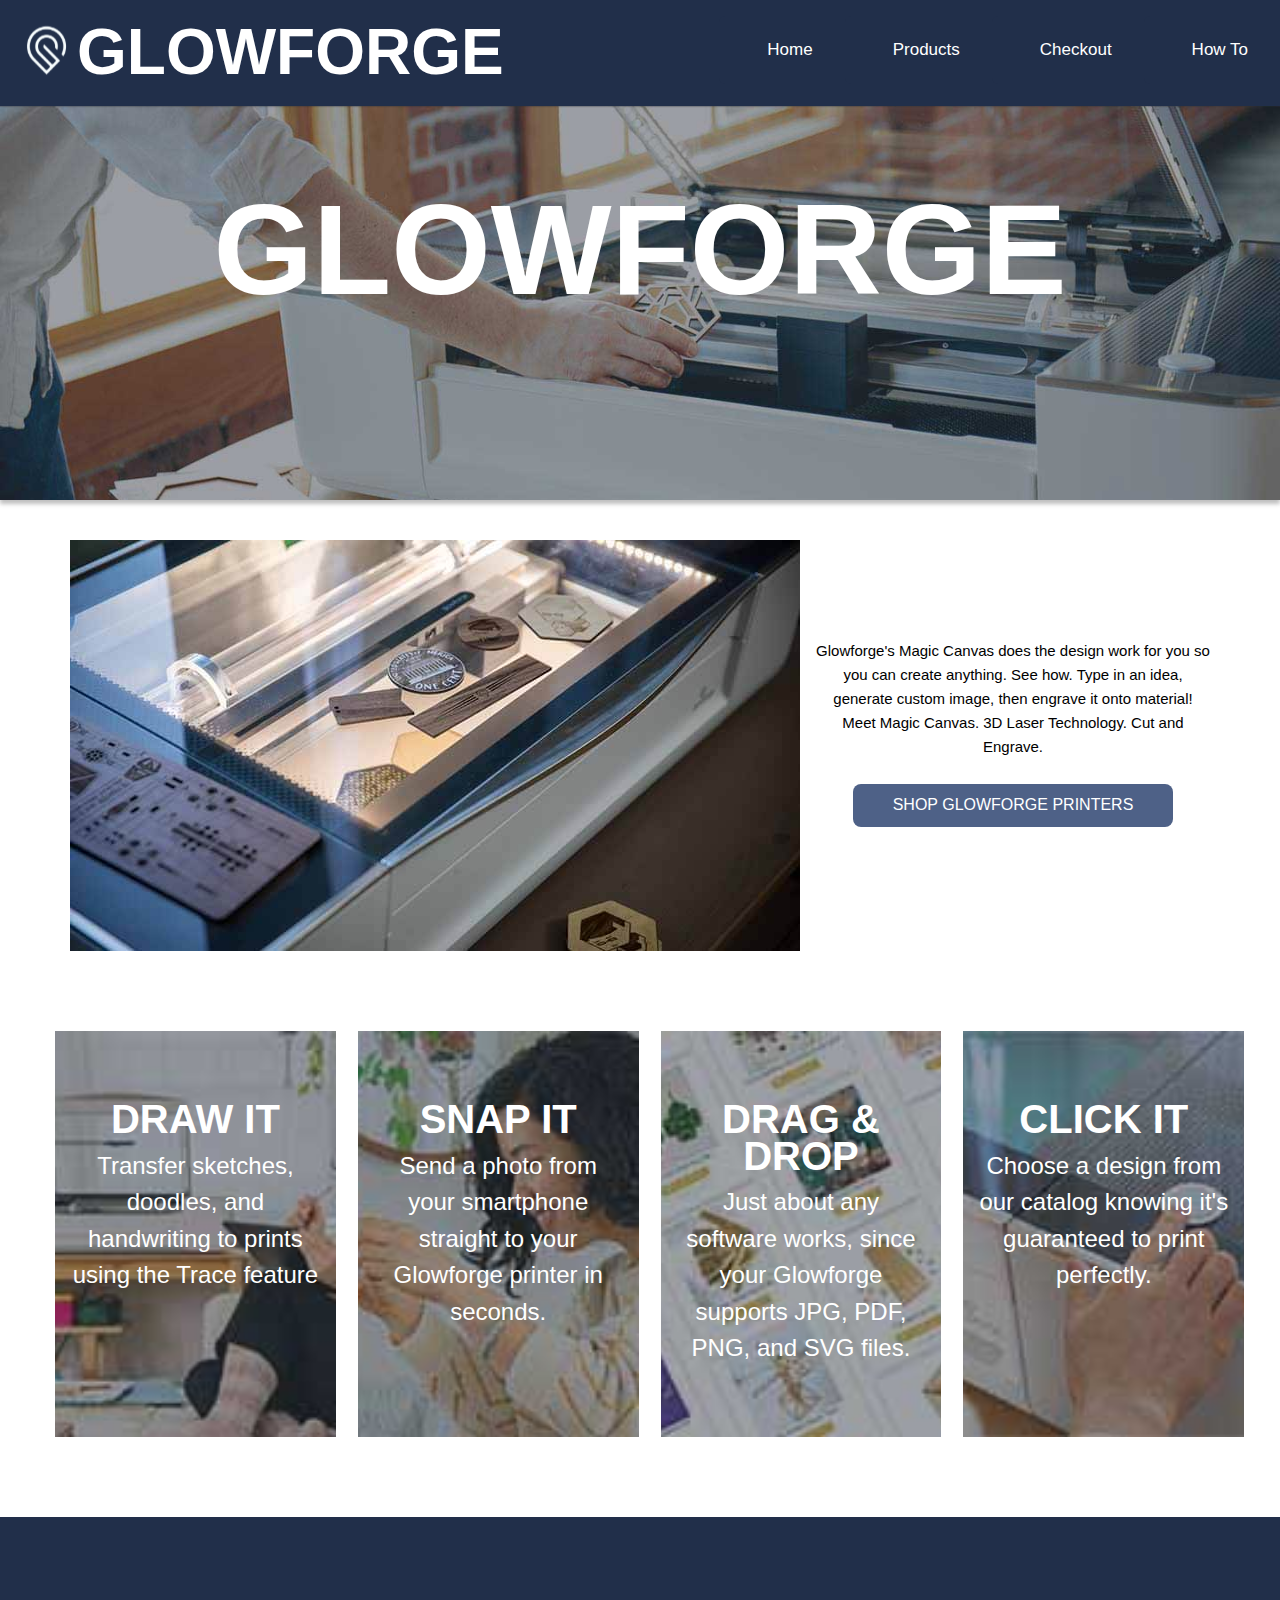
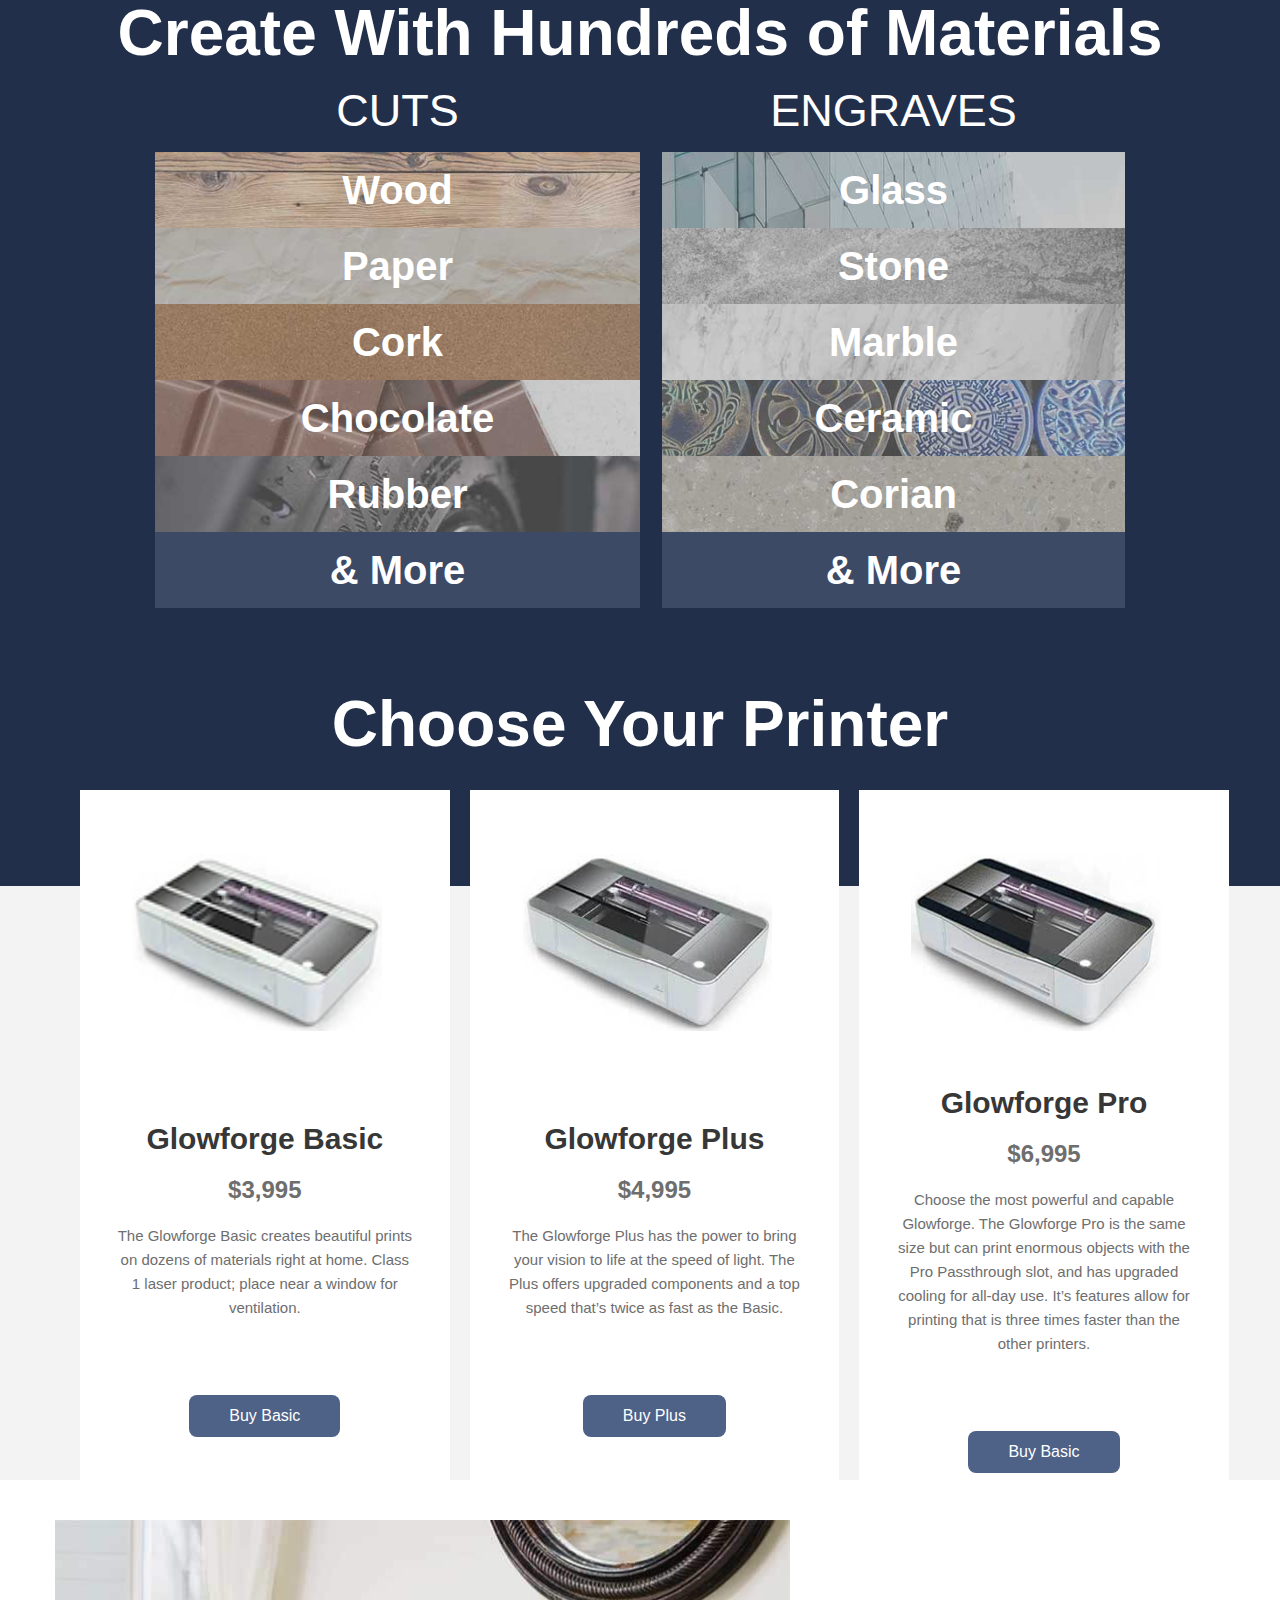
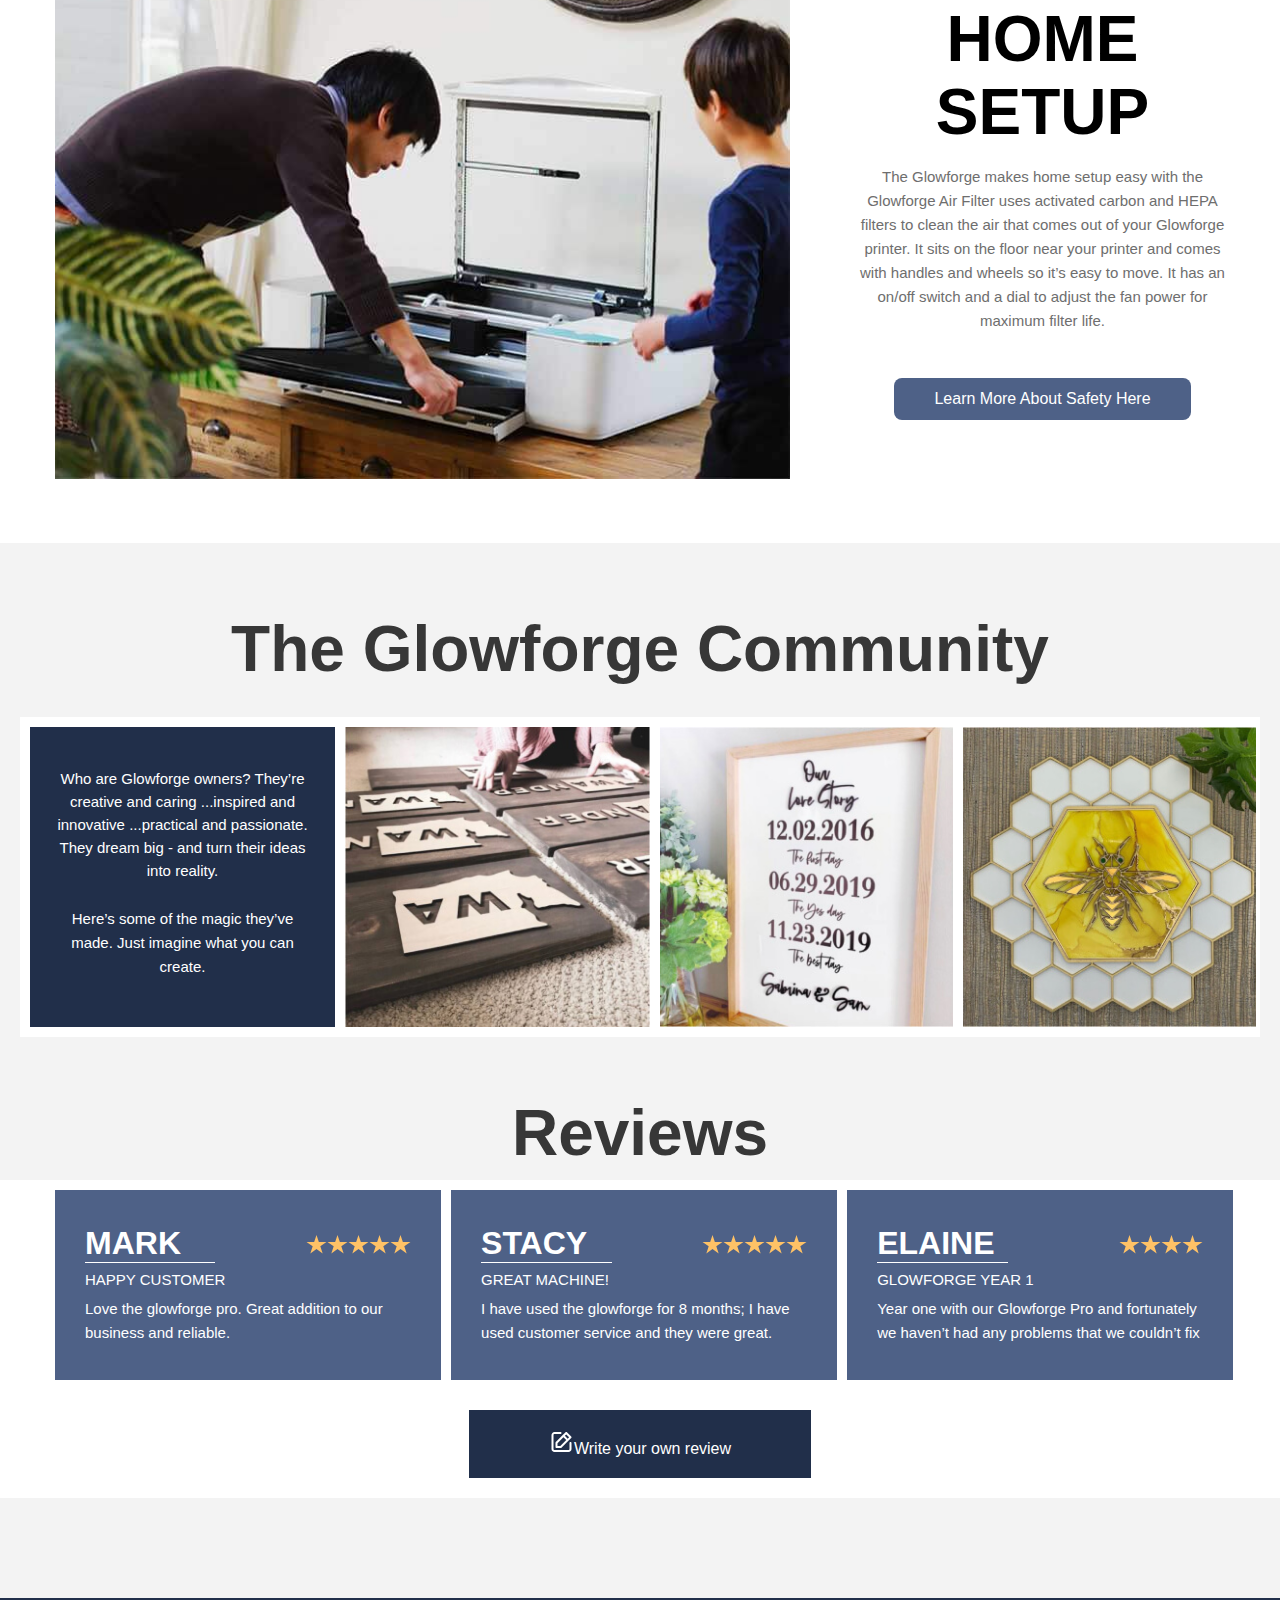
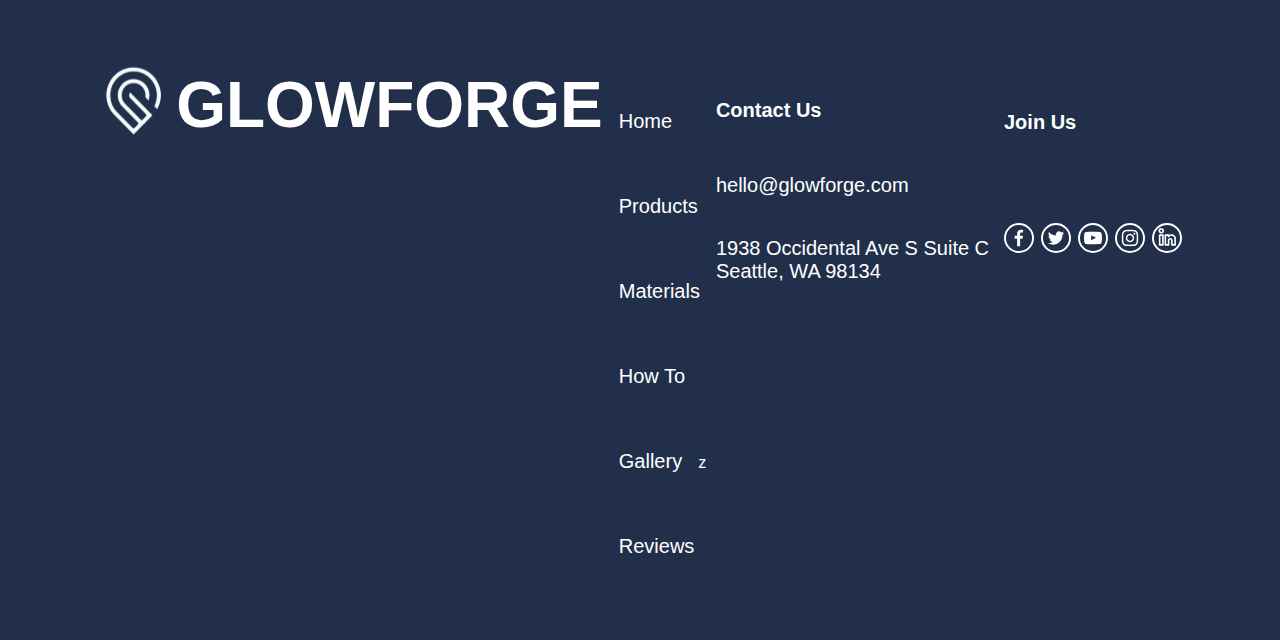
==== commit 937d1975: "finish final project" ====
--- a/deploy/index.html
+++ b/deploy/index.html
@@ -9,22 +9,36 @@
 </head>
 
 <body>
-    <header id="header">
-        <div id="nav-content">
-    
-        <img src="img/global/logo.svg" alt="glowforge logo">
-        <h3>GLOWFORGE</h3>
-          
-    
-        <nav id="nav">
-            <a href="#">Home</a>
-            <a href="#">Products</a>
-            <a href="#">Reviews</a>
-            <a href="#">How To</a>
-            <a href="#"><img src="img/global/avatar.svg" alt="Avatar"></a>
-         </nav>
-    
-        </div>
+    <header class="header">
+    
+        <section id="logo">
+            <a href="index.html"><img src="img/global/logo.svg" alt="glowforge logo"></a>
+            <h3>GLOWFORGE</h3>
+        </section>
+    
+    
+        <section id="burger-container">
+            <button id="burger-btn">
+                <img src="img/global/burger.svg" alt="burger">
+            </button>
+        </section>
+    
+        <nav id="main-menu">
+            <ul>
+                <li>
+                    <a href="index.html">Home</a>
+                </li>
+                <li>
+                    <a href="index.html#printer">Products</a>
+                </li>
+                <li>
+                    <a href="checkout.html">Checkout</a>
+                </li>
+                <li>
+                    <a href="index.html#how-to">How To</a>
+                </li>
+            </ul>
+        </nav>
     
     </header>
     <section id="hero">
@@ -37,7 +51,7 @@
                     </aside>
                     <section>
                         <p>Glowforge's Magic Canvas does the design work for you so you can create anything. See how. Type in an idea, generate custom image, then engrave it onto material! Meet Magic Canvas. 3D Laser Technology. Cut and Engrave.</p>
-                        <a href="#"class="blue-button">SHOP GLOWFORGE PRINTERS</a>
+                        <a href="index.html#printer"class="blue-button">SHOP GLOWFORGE PRINTERS</a>
                     </section>
                 </div>
             </section>
@@ -45,36 +59,37 @@
                      <div>
                          <ul>
                              <li id="draw-it">
-                                 <h3>DRAW IT</h3>
-                                 <h5>Transfer sketches, doodles, and handwriting to prints using the Trace feature</h5>
+                                 <h2>DRAW IT</h2>
+                                 <h1>Transfer sketches, doodles, and handwriting to prints using the Trace feature</h1>
                                  <aside>
                                      <div id="draw-it-img"></div>
                                  </aside>
                              </li>
                  
                              <li id="snap-it">
-                                 <h3>SNAP IT</h3>
-                                 <h5>Send a photo from your smartphone straight to your Glowforge printer in seconds.</h5>
+                                 <h2>SNAP IT</h2>
+                                 <h1>Send a photo from your smartphone straight to your Glowforge printer in seconds.</h1>
                                  <aside>
                                      <div id="snap-it-img"></div>
                                  </aside>
                              </li>
                  
+                             <li id="draganddrop">
+                                 <h2>DRAG & DROP</h2>
+                                 <h1>Just about any software works, since your Glowforge supports JPG, PDF, PNG, and SVG files.</h1>
+                                 <aside>
+                                     <div id="draganddrop-img"></div>
+                                 </aside>
+                             </li>
+                 
                              <li id="click-it">
-                                 <h3>CLICK IT</h3>
-                                 <h5>Choose a design from our catalog knowing it's guaranteed to print perfectly.</h5>
+                                 <h2>CLICK IT</h2>
+                                 <h1>Choose a design from our catalog knowing it's guaranteed to print perfectly.</h1>
                                  <aside>
                                      <div id="click-it-img"></div>
                                  </aside>
                              </li>
                  
-                             <li id="draganddrop">
-                                 <h3>DRAG AND DROP</h3>
-                                 <h5>Just about any software works, since your Glowforge supports JPG, PDF, PNG, and SVG files.</h5>
-                                 <aside>
-                                     <div id="draganddrop-img"></div>
-                                 </aside>
-                             </li>
                          </ul>
                          
                      </div>
@@ -86,34 +101,34 @@
                        
                            <section id="cuts">
                                <ul>
-                                   <li>
-                                       <h4>CUTS</h4>
-                                   </li>
-                                   <li>
+                                   <li id="cuts-content">
+                                       <h1>CUTS</h1>
+                                   </li>
+                                   <li id="wood">
                                        <h4>Wood</h4>
                                        <aside>
                                            <div id="wood-img"></div>
                                        </aside>
                                    </li>
-                                   <li>
+                                   <li id="paper">
                                        <h4>Paper</h4>
                                        <aside>
                                            <div id="paper-img"></div>
                                        </aside>
                                    </li>
-                                   <li>
+                                   <li id="cork">
                                        <h4>Cork</h4>
                                        <aside>
                                            <div id="cork-img"></div>
                                        </aside>
                                    </li>
-                                   <li>
+                                   <li id="chocolate">
                                        <h4>Chocolate</h4>
                                        <aside>
                                            <div id="chocolate-img"></div>
                                        </aside>
                                    </li>
-                                   <li>
+                                   <li id="rubber">
                                        <h4>Rubber</h4>
                                        <aside>
                                            <div id="rubber-img"></div>
@@ -128,34 +143,34 @@
                        
                            <section id="engraves">
                                <ul>
-                                   <li>
-                                       <h4>ENGRAVES</h4>
-                                   </li>
-                                   <li>
+                                   <li id="engraves-content">
+                                       <h1>ENGRAVES</h1>
+                                   </li>
+                                   <li id="glass">
                                        <h4>Glass</h4>
                                        <aside>
                                            <div id="glass-img"></div>
                                        </aside>
                                    </li>
-                                   <li>
+                                   <li id="stone">
                                        <h4>Stone</h4>
                                        <aside>
                                            <div id="stone-img"></div>
                                        </aside>
                                    </li>
-                                   <li>
+                                   <li id="marble">
                                        <h4>Marble</h4>
                                        <aside>
                                            <div id="marble-img"></div>
                                        </aside>
                                    </li>
-                                   <li>
+                                   <li id="ceramic">
                                        <h4>Ceramic</h4>
                                        <aside>
                                            <div id="ceramic-img"></div>
                                        </aside>
                                    </li>
-                                   <li>
+                                   <li id="corian">
                                        <h4>Corian</h4>
                                        <aside>
                                            <div id="corian-img"></div>
@@ -179,11 +194,13 @@
                                         <aside>
                                             <img src="img/printers/basic.jpg" alt="Basic Printer">
                                         </aside>
+                                        
+                                        <span class="v-line"></span>
                                         <section>
                                             <h4>Glowforge Basic</h4>
-                                            <h6>$3,995</h6>
+                                            <h1>$3,995</h1>
                                             <p>The Glowforge Basic creates beautiful prints on dozens of materials right at home. Class 1 laser product; place near a window for ventilation.</p>
-                                            <a href="#"class="blue-button">Buy Basic</a>
+                                            <a href="checkout.html"class="blue-button">Buy Basic</a>
                                         </section>
                                     </aside>
                             
@@ -191,11 +208,13 @@
                                         <aside>
                                             <img src="img/printers/plus.jpg" alt="Plus Printer">
                                         </aside>
+                                        
+                                        <span class="v-line"></span>
                                         <section>
                                             <h4>Glowforge Plus</h4>
-                                            <h6>$4,995</h6>
+                                            <h1>$4,995</h1>
                                             <p> The Glowforge Plus has the power to bring your vision to life at the speed of light. The Plus offers upgraded components and a top speed that’s twice as fast as the Basic.</p>
-                                            <a href="#"class="blue-button">Buy Plus</a>
+                                            <a href="checkout.html"class="blue-button">Buy Plus</a>
                                         </section>
                                     </aside>
                             
@@ -203,24 +222,138 @@
                                         <aside>
                                             <img src="img/printers/pro.jpg" alt="pro Printer">
                                         </aside>
+                                        
+                                        <span class="v-line"></span>
                                         <section>
                                             <h4>Glowforge Pro</h4>
-                                            <h6>$6,995</h6>
+                                            <h1>$6,995</h1>
                                             <p>Choose the most powerful and capable Glowforge. The Glowforge Pro is the same size but can print enormous objects with the Pro Passthrough slot, and has upgraded cooling for all-day use. It’s features allow for printing that is three times faster than the other printers.</p>
-                                            <a href="#"class="blue-button">Buy Basic</a>
+                                            <a href="checkout.html"class="blue-button">Buy Basic</a>
                                         </section>
                                     </aside>
                             
                                 </div>
                             </section>
       <section id="home">
-                                      <img src="img/hero/homesetup.jpg" alt="home setup">
-                                      <h3>HOME SETUP</h3>
-                                      <p>The Glowforge makes home setup easy with the Glowforge Air Filter uses activated carbon and HEPA filters to clean the air that comes out of your Glowforge printer. It sits on the floor near your printer and comes with handles and wheels so it’s easy to move. It has an on/off switch and a dial to adjust the fan power for maximum filter life.</p>
-                                      <a href="#"class="blue-button">Learn More About Safety Here</a>
+                                      <div>
+                                          <aside>
+                                              <img src="img/hero/homesetup.jpg" alt="home setup">
+                                          </aside>
+                                          <section>
+                                              <h3>HOME SETUP</h3>
+                                              <p>The Glowforge makes home setup easy with the Glowforge Air Filter uses activated carbon and HEPA filters to clean the air that comes out of your Glowforge printer. It sits on the floor near your printer and comes with handles and wheels so it’s easy to move. It has an on/off switch and a dial to adjust the fan power for maximum filter life.</p>
+                                              <a href="#"class="blue-button">Learn More About Safety Here</a>
+                                          </section>
+                                      </div>
+                                  
                                   </section>
-       
-        
+       <section id="gallery">
+                                             <h3>The Glowforge Community</h3>
+                                         
+                                             <section id="gallery-content">
+                                                 <ul>
+                                                     <li id="li-1">
+                                                         <h1>Who are Glowforge owners?
+                                                             They’re creative and caring
+                                                             ...inspired and innovative
+                                                             ...practical and passionate.
+                                                             They dream big - and turn their ideas into reality. 
+                                                         </h1>
+                                                         <p>
+                                                             Here’s some of the magic they’ve made. Just imagine what you can create.
+                                                         </p>
+                                                         
+                                                     </li>
+                                         
+                                                     <li id="img-1">
+                                                         <aside>
+                                                             <div id="img-1"></div>
+                                                         </aside>
+                                                     </li>
+                                         
+                                                     <li id="img-2">
+                                                         <aside>
+                                                             <div id="img-2"></div>
+                                                         </aside>
+                                                     </li>
+                                         
+                                                     <li id="img-3">
+                                                         <aside>
+                                                             <div id="img-3"></div>
+                                                         </aside>
+                                                     </li>
+                                         
+                                                     <li id="img-4">
+                                                         <aside>
+                                                             <div id="img-4"></div>
+                                                         </aside>
+                                                     </li>
+                                         
+                                                     <li id="more">
+                                                         <h3>CLICK TO SEE MORE</h3>
+                                                     </li>
+                                                 </ul>
+                                         
+                                             </section>
+                                         
+                                         </section>
+        <section id="review">
+                                                     <h3>Reviews</h3>
+                                                 
+                                                     <div>
+                                                         <aside class="review-content">
+                                                             <section>
+                                                                 <h1>MARK</h1>
+                                                                 <section>
+                                                                     <img src="img/global/star.svg" alt="star">
+                                                                     <img src="img/global/star.svg" alt="star">
+                                                                     <img src="img/global/star.svg" alt="star">
+                                                                     <img src="img/global/star.svg" alt="star">
+                                                                     <img src="img/global/star.svg" alt="star">
+                                                                 </section>
+                                                             </section> 
+                                                             <span class="r-line"></span>
+                                                             <p>HAPPY CUSTOMER</p>
+                                                             <p>Love the glowforge pro. Great addition to our business and reliable.</p>
+                                                         </aside>
+                                                 
+                                                         <aside class="review-content" id="review-2">
+                                                             <section>
+                                                                 <h1>STACY</h1>
+                                                                 <section>
+                                                                     <img src="img/global/star.svg" alt="star">
+                                                                     <img src="img/global/star.svg" alt="star">
+                                                                     <img src="img/global/star.svg" alt="star">
+                                                                     <img src="img/global/star.svg" alt="star">
+                                                                     <img src="img/global/star.svg" alt="star">
+                                                                 </section>
+                                                             </section>
+                                                             <span class="r-line"></span>
+                                                             <p>GREAT MACHINE!</p>
+                                                             <p>I have used the glowforge for 8 months; I have used customer service and they were great.</p>
+                                                         </aside>
+                                                 
+                                                         <aside class="review-content" id="review-3">
+                                                             <section>
+                                                                 <h1>ELAINE</h1>
+                                                                 <section>
+                                                                     <img src="img/global/star.svg" alt="star">
+                                                                     <img src="img/global/star.svg" alt="star">
+                                                                     <img src="img/global/star.svg" alt="star">
+                                                                     <img src="img/global/star.svg" alt="star">
+                                                                 </section>    
+                                                             </section>
+                                                             <span class="r-line"></span>
+                                                             <p>GLOWFORGE YEAR 1</p>
+                                                             <p>Year one with our Glowforge Pro and fortunately we haven’t had any problems that we couldn’t fix </p>
+                                                         </aside>
+                                                     </div>
+                                                 
+                                                     <aside>
+                                                         <a href="#"><img src="img/global/edit.svg" alt="edit">Write your own review</a>
+                                                     </aside>
+                                                 
+                                                 </section>
      <footer id="footer">
                                                           <div>
                                                               <section id="g1">
@@ -231,22 +364,22 @@
                                                               <section id="g2">
                                                                   <ul>
                                                                       <li>
-                                                                          <a href="#">Home</a>
-                                                                      </li>
-                                                                      <li>
-                                                                          <a href="#">Products</a>
-                                                                      </li>
-                                                                      <li>
-                                                                          <a href="#">Materials</a>
-                                                                      </li>
-                                                                      <li>
-                                                                          <a href="#">How To</a>
-                                                                      </li>
-                                                                      <li>
-                                                                          <a href="#">Gallery</a>
-                                                                      </li>
-                                                                      <li>
-                                                                          <a href="#">Reviews</a>
+                                                                          <a href="index.html">Home</a>
+                                                                      </li>
+                                                                      <li>
+                                                                          <a href="index.html#printer">Products</a>
+                                                                      </li>
+                                                                      <li>
+                                                                          <a href="index.html#materials">Materials</a>
+                                                                      </li>
+                                                                      <li>
+                                                                          <a href="index.html#how-to">How To</a>
+                                                                      </li>
+                                                                      <li>
+                                                                          <a href="index.html#gallery">Gallery</a>z
+                                                                      </li>
+                                                                      <li>
+                                                                          <a href="index.html#reviews">Reviews</a>
                                                                       </li>
                                                                   </ul>
                                                               </section>
--- a/deploy/css/styles.css
+++ b/deploy/css/styles.css
@@ -21,6 +21,13 @@
   --grey-background: #f3f3f3;
   --blue: #3d4a65;
   --checkout: #e2e2e2;
+  --line-grey: #a4a4a4;
+  offset: 200px;
+}
+@media (min-width: 1024px) {
+  :root {
+    offset: 260px;
+  }
 }
 
 /*! normalize.css v8.0.1 | MIT License | github.com/necolas/normalize.css */
@@ -358,32 +365,26 @@
   font-family: "Titillium Web", sans-serif;
 }
 
-h1 {
-  font-family: "Titillium Web", sans-serif;
-  font-weight: 700;
-  font-size: 3.125rem;
-}
-@media (min-width: 768px) {
-  h1 {
-    font-size: 8rem;
-  }
-}
-
 h3 {
   font-family: "Titillium Web", sans-serif;
   font-weight: 600;
-  font-size: 1.25rem;
+  font-size: 2.1875rem;
 }
 @media (min-width: 768px) {
   h3 {
-    font-size: 3.125rem;
+    font-size: 2.75rem;
+  }
+}
+@media (min-width: 1024px) {
+  h3 {
+    font-size: 4rem;
   }
 }
 
 h4 {
   font-family: "Titillium Web", sans-serif;
   font-weight: 600;
-  font-size: 1.5rem;
+  font-size: 1.25rem;
 }
 @media (min-width: 768px) {
   h4 {
@@ -413,28 +414,11 @@
   }
 }
 
-h7 {
-  font-family: "Titillium Web", sans-serif;
-  font-weight: 600;
-  font-size: 1.25rem;
-}
-@media (min-width: 768px) {
-  h7 {
-    font-weight: 700;
-    font-size: 1.5rem;
-  }
-}
-
 p {
   font-family: "Poppins", sans-serif;
   font-weight: 500;
-  font-size: 0.875rem;
+  font-size: 0.9375rem;
   line-height: 24px;
-}
-@media (min-width: 768px) {
-  p {
-    font-size: 1rem;
-  }
 }
 
 /* =============
@@ -448,8 +432,23 @@
   transition: 0.25s;
   text-decoration: none;
   border-radius: 8px;
+  width: max-content;
 }
 .blue-button:hover {
+  background-color: white;
+  color: var(--medium-blue);
+}
+
+.darkblue-button {
+  background-color: var(--navy);
+  color: white;
+  padding: 12px 40px;
+  display: inline-block;
+  transition: 0.25s;
+  text-decoration: none;
+  width: max-content;
+}
+.darkblue-button:hover {
   background-color: white;
   color: var(--medium-blue);
 }
@@ -475,38 +474,111 @@
 /* =============
     Navigation
 ============= */
+html {
+  scroll-behavior: smooth;
+}
+
+.show-menu {
+  display: block !important;
+}
+
+#main-menu {
+  display: none;
+}
+@media (min-width: 1024px) {
+  #main-menu {
+    display: block;
+  }
+}
+#main-menu ul {
+  text-align: right;
+}
+@media (min-width: 1024px) {
+  #main-menu ul {
+    display: flex;
+    justify-content: flex-end;
+    align-items: center;
+  }
+}
+@media (min-width: 1024px) {
+  #main-menu ul li {
+    margin: 0px 16px;
+  }
+}
+#main-menu ul li a:link, #main-menu ul li a:visited {
+  margin: 0px;
+  display: inline-block;
+  color: white;
+  padding: 16px 0px 16px;
+  font-weight: 500;
+  font-family: "Titillium Web", sans-serif;
+  font-weight: 500;
+  font-size: 1.0625rem;
+}
+@media (min-width: 1024px) {
+  #main-menu ul li a:link, #main-menu ul li a:visited {
+    padding: 24px 24px;
+    border-radius: 6px;
+    transition: 0.25s;
+  }
+}
+@media (min-width: 1024px) {
+  #main-menu ul li a:link:hover, #main-menu ul li a:link:active, #main-menu ul li a:visited:hover, #main-menu ul li a:visited:active {
+    background-color: white;
+    color: var(--navy);
+  }
+}
+
 /* =============
     Header
 ============= */
-#header {
+header {
+  padding: 15px 0px;
+  display: grid;
+  grid-template-columns: 50% auto;
+  grid-template-areas: "logo burger" "nav nav";
+  padding: 16px;
+  position: fixed;
+  width: 100%;
   background-color: var(--navy);
-  color: white;
-  display: grid;
-  grid-template-columns: 10px auto 10px;
-  grid-template-areas: ". hero .";
-}
-@media (min-width: 768px) {
-  #header {
-    padding: 25px 66px;
-  }
-}
-#header > div {
-  grid-area: hero;
+  box-sizing: border-box;
+  color: white;
+  box-shadow: 0px 1px 1px rgba(42, 48, 54, 0.3);
+  top: 0;
+  left: 0;
+}
+@media (min-width: 1024px) {
+  header {
+    grid-template-areas: "logo nav";
+  }
+}
+header #logo {
+  grid-area: logo;
   display: flex;
   align-items: center;
-}
-#header > div > nav {
-  margin-left: auto;
-}
-#header > div > nav a:link, #header > div > nav a:visited {
-  color: white;
-  text-decoration: none;
-  padding: 10px;
-  transition: 0.25s;
-}
-#header > div > nav a:link:hover, #header > div > nav a:link:active, #header > div > nav a:visited:hover, #header > div > nav a:visited:active {
-  color: var(--navy);
-  background-color: white;
+  width: 50%;
+}
+header #logo a {
+  padding: 0px;
+  margin: 0px;
+}
+header #burger-container {
+  grid-area: burger;
+  display: flex;
+  align-items: center;
+  justify-content: flex-end;
+}
+@media (min-width: 1024px) {
+  header #burger-container {
+    display: none;
+  }
+}
+header #burger-container button {
+  border: none;
+  background-color: transparent;
+}
+header nav {
+  grid-area: nav;
 }
 
 /* =============
@@ -526,9 +598,8 @@
   display: grid;
   grid-template-columns: repeat(2, 1fr);
   grid-template-areas: "g1 g1" "g4 g4" "g2 g3";
-  gap: 10px;
-}
-@media (min-width: 768px) {
+}
+@media (min-width: 1024px) {
   #footer > div {
     display: flex;
     justify-content: space-between;
@@ -536,13 +607,14 @@
   }
 }
 #footer > div #g1 {
+  grid-area: g1;
   display: flex;
   align-items: normal;
 }
 #footer > div #g1 img {
   height: 44px;
 }
-@media (min-width: 768px) {
+@media (min-width: 1024px) {
   #footer > div #g1 img {
     height: 74px;
   }
@@ -550,21 +622,25 @@
 #footer > div #g1 h3 {
   margin-top: 5px;
 }
-#footer > div #g2 ul li {
-  margin-bottom: 20px;
+#footer > div #g2 {
+  grid-area: g2;
 }
 #footer > div #g2 ul li a:link, #footer > div #g2 ul li a:visited {
-  padding: 16px;
+  text-align: left;
+  padding: 5px 0px;
   transition: 0.25s;
   color: white;
   text-decoration: none;
   font-family: "Poppins", sans-serif;
   font-weight: 500;
   font-size: 1rem;
-}
-@media (min-width: 768px) {
+  width: fit-content;
+}
+@media (min-width: 1024px) {
   #footer > div #g2 ul li a:link, #footer > div #g2 ul li a:visited {
     font-size: 20px;
+    padding-top: 0px;
+    padding-bottom: 5px;
   }
 }
 #footer > div #g2 ul li a:link:hover, #footer > div #g2 ul li a:link:active, #footer > div #g2 ul li a:visited:hover, #footer > div #g2 ul li a:visited:active {
@@ -572,18 +648,53 @@
   background-color: white;
   padding: 10px;
 }
-#footer > div #g3 ul li {
-  margin-bottom: 16px;
+@media (min-width: 1024px) {
+  #footer > div #g2 ul li a:link, #footer > div #g2 ul li a:visited {
+    padding: 16px;
+    transition: 0.25s;
+    color: white;
+    text-decoration: none;
+    font-family: "Poppins", sans-serif;
+    font-weight: 500;
+    font-size: 1rem;
+  }
+}
+@media (min-width: 1024px) and (min-width: 768px) {
+  #footer > div #g2 ul li a:link, #footer > div #g2 ul li a:visited {
+    font-size: 20px;
+  }
+}
+@media (min-width: 1024px) {
+  #footer > div #g2 ul li a:link:hover, #footer > div #g2 ul li a:link:active, #footer > div #g2 ul li a:visited:hover, #footer > div #g2 ul li a:visited:active {
+    color: var(--navy);
+    background-color: white;
+    padding: 10px;
+  }
+}
+#footer > div #g3 {
+  grid-area: g3;
+}
+#footer > div #g3 h6 {
+  padding: 0px;
+  margin-top: 35px;
+}
+#footer > div #g3 ul {
+  margin: 0px;
+  padding: 0px;
 }
 #footer > div #g3 ul li a:link, #footer > div #g3 ul li a:visited {
+  text-align: left;
+  padding: 5px 0px;
   transition: 0.25s;
   color: white;
   text-decoration: none;
   font-family: "Poppins", sans-serif;
   font-weight: 500;
   font-size: 1rem;
-}
-@media (min-width: 768px) {
+  width: fit-content;
+  margin: 0px 0px 30px;
+}
+@media (min-width: 1024px) {
   #footer > div #g3 ul li a:link, #footer > div #g3 ul li a:visited {
     font-size: 20px;
   }
@@ -591,6 +702,23 @@
 #footer > div #g3 ul li a:link:hover, #footer > div #g3 ul li a:link:active, #footer > div #g3 ul li a:visited:hover, #footer > div #g3 ul li a:visited:active {
   color: var(--navy);
   background-color: white;
+  padding: 10px;
+}
+@media (min-width: 1024px) and (min-width: 1024px) {
+  #footer > div #g3 ul li a:link, #footer > div #g3 ul li a:visited {
+    font-size: 20px;
+  }
+}
+#footer > div #g4 {
+  grid-area: g4;
+}
+#footer > div #g4 h6 {
+  display: none;
+}
+@media (min-width: 1024px) {
+  #footer > div #g4 h6 {
+    display: grid;
+  }
 }
 #footer > div #g4 section ul {
   display: flex;
@@ -598,7 +726,7 @@
 #footer > div #g4 section ul li {
   margin-right: 14px;
 }
-@media (min-width: 768px) {
+@media (min-width: 1024px) {
   #footer > div #g4 section ul li {
     margin-right: 7px;
   }
@@ -611,7 +739,7 @@
   font-weight: 500;
   font-size: 1rem;
 }
-@media (min-width: 768px) {
+@media (min-width: 1024px) {
   #footer > div #g4 section ul li a:link, #footer > div #g4 section ul li a:visited {
     font-size: 20px;
   }
@@ -630,23 +758,44 @@
 }
 
 #hero {
+  scroll-margin-top: var(--offset);
   color: white;
   background-image: url("../img/hero/hero.jpg");
   height: 190px;
   background-size: cover;
   background-position: center;
-  display: flex;
   justify-content: center;
   align-items: center;
-}
-@media (min-width: 768px) {
+  box-shadow: 0px 4px 4px rgba(0, 0, 0, 0.25);
+}
+@media (min-width: 768px) {
+  #hero {
+    height: 250px;
+    display: flex;
+  }
+}
+@media (min-width: 1024px) {
   #hero {
     height: 500px;
   }
 }
-
+#hero h1 {
+  font-family: "Titillium Web", sans-serif;
+  font-weight: 700;
+  font-size: 8rem;
+  display: none;
+}
+@media (min-width: 1024px) {
+  #hero h1 {
+    display: flex;
+  }
+}
+
+#about {
+  scroll-margin-top: var(--offset);
+}
 #about > div {
-  margin: 60px 64px;
+  margin: 40px 70px;
   display: flex;
   gap: 16px;
   align-items: center;
@@ -654,7 +803,7 @@
 #about > div aside {
   display: none;
 }
-@media (min-width: 768px) {
+@media (min-width: 1024px) {
   #about > div aside {
     display: grid;
   }
@@ -666,23 +815,48 @@
   margin: 25px;
 }
 
-#how-to > div {
-  display: grid;
-  grid-template-columns: 40px auto 40px;
-  grid-template-areas: ". how .";
-  margin-bottom: 40px;
-}
-#how-to > div h5 {
+#how-to {
+  scroll-margin-top: var(--offset);
+  margin: 0px 55px 60px;
+}
+@media (min-width: 1024px) {
+  #how-to {
+    margin: 80px 55px 80px;
+  }
+}
+#how-to > div h1 {
   display: none;
-}
-@media (min-width: 1024px) {
-  #how-to > div h5 {
+  font-family: "Titillium Web", sans-serif;
+  font-weight: 400;
+  font-size: 1.5rem;
+  line-height: 36.5px;
+  margin-top: 10px;
+}
+@media (min-width: 1024px) {
+  #how-to > div h1 {
     display: grid;
   }
 }
-@media (min-width: 768px) {
-  #how-to > div {
-    grid-template-columns: 60px auto 60px;
+#how-to > div h2 {
+  font-family: "Titillium Web", sans-serif;
+  font-weight: 600;
+  font-size: 1.5625rem;
+  line-height: 36.5px;
+}
+@media (min-width: 768px) {
+  #how-to > div h2 {
+    font-size: 2.1875rem;
+    display: grid;
+  }
+}
+@media (min-width: 1024px) {
+  #how-to > div h2 {
+    font-size: 1.875rem;
+  }
+}
+@media (min-width: 1200px) {
+  #how-to > div h2 {
+    font-size: 2.5rem;
   }
 }
 #how-to > div ul {
@@ -693,73 +867,316 @@
 }
 @media (min-width: 1024px) {
   #how-to > div ul {
-    grid-template-columns: 25% 25% 25% auto;
+    grid-template-columns: 24% 24% 24% 24%;
   }
 }
 #how-to > div ul li {
+  text-align: center;
+  padding: 70px 15px;
   background-position: center;
   block-size: cover;
-  background-color: var(--navy);
   color: white;
   background-size: cover;
-  text-align: center;
-  padding: 60px 10px;
+}
+#how-to > div ul #snap-it {
+  background-image: url("../img/how-to/snapit.jpg");
+}
+#how-to > div ul #draw-it {
+  background-image: url("../img/how-to/drawit.jpg");
+}
+#how-to > div ul #click-it {
+  background-image: url("../img/how-to/clickit.jpg");
+}
+#how-to > div ul #draganddrop {
+  background-image: url("../img/how-to/draganddrop.jpg");
 }
 
 #printer {
-  padding: 40px;
-  background-color: var(--grey-background);
+  scroll-margin-top: var(--offset);
+  padding: 0px 55px;
+  height: 70vh;
+  background: linear-gradient(to top, var(--grey-background) 0%, var(--grey-background) 75%, var(--navy) 75%, var(--navy) 100%);
+}
+@media (min-width: 768px) {
+  #printer {
+    height: 125vh;
+  }
 }
 @media (min-width: 1024px) {
   #printer {
     text-align: center;
+    padding: 0px 80px;
+    height: 88vh;
+  }
+}
+#printer h1 {
+  font-family: "Titillium Web", sans-serif;
+  font-weight: 600;
+  font-size: 1.25rem;
+  margin: 10px 0px;
+  color: var(--light-text);
+}
+@media (min-width: 768px) {
+  #printer h1 {
+    font-size: 1.5rem;
   }
 }
 #printer h3 {
   text-align: center;
   color: white;
 }
+#printer h4 {
+  margin: 10px 0px 10px;
+  font-family: "Titillium Web", sans-serif;
+  font-weight: 600;
+  font-size: 1.875rem;
+  color: var(--text);
+}
+@media (min-width: 1024px) {
+  #printer h4 {
+    margin: 20px 0px;
+  }
+}
 #printer p {
   display: none;
-  color: var(--lighter-text);
+  margin: 10px 5px;
+  color: var(--light-text);
 }
 @media (min-width: 768px) {
   #printer p {
     display: grid;
   }
 }
+@media (min-width: 1024px) {
+  #printer p {
+    margin: 20px 5px 75px;
+  }
+}
 #printer > div {
   display: grid;
-  gap: 16px;
+  gap: 20px;
+  margin-top: 29px;
 }
 @media (min-width: 1024px) {
   #printer > div {
     grid-area: printer-content;
-    grid-template-columns: 33.3% 33.3% 33.3%;
+    display: grid;
+    grid-template-columns: 33% 33% 33%;
   }
 }
 #printer > div .printer-content {
   background-color: white;
   padding: 20px;
-  color: var(--light-text);
+  color: var(--text);
   display: flex;
+}
+@media (min-width: 768px) {
+  #printer > div .printer-content {
+    padding: 40px 20px;
+  }
+}
+#printer > div .printer-content img {
+  width: 115px;
+  margin: 30px 15px 30px 0px;
+}
+@media (min-width: 768px) {
+  #printer > div .printer-content img {
+    width: 350px;
+  }
+}
+@media (min-width: 1024px) {
+  #printer > div .printer-content img {
+    width: 250px;
+    height: 177px;
+  }
+}
+#printer > div .printer-content a {
+  margin: 0px;
+}
+#printer > div .printer-content .v-line {
+  border-left: 1px solid var(--text);
+  padding: 0px 10px;
+}
+@media (min-width: 1024px) {
+  #printer > div .printer-content .v-line {
+    display: none;
+  }
 }
 @media (min-width: 1024px) {
   #printer > div .printer-content {
     padding: 34px 30px;
     display: grid;
   }
+  #printer > div .printer-content .line {
+    border-bottom: 1px solid var(--text);
+    display: block;
+    padding: 10px;
+  }
+}
+
+#gallery {
+  text-align: center;
+  background-color: var(--grey-background);
+  color: var(--text);
+  padding: 50px 40px;
+  scroll-margin-top: var(--offset);
+}
+@media (min-width: 1024px) {
+  #gallery {
+    padding: 40px 0px;
+  }
+}
+#gallery h1 {
+  display: none;
+  padding: 20px 10px;
+}
+@media (min-width: 768px) {
+  #gallery h1 {
+    display: grid;
+    padding: 25px 25px 5px;
+    font-weight: 400;
+    line-height: 23px;
+    font-size: 0.9375rem;
+  }
+}
+@media (min-width: 768px) and (min-width: 1024px) {
+  #gallery h1 {
+    display: grid;
+    padding: 40px 20px 5px;
+    text-align: center;
+  }
+}
+#gallery p {
+  margin: 40px 30px;
+  font-weight: 300;
+}
+@media (min-width: 768px) {
+  #gallery p {
+    margin: 10px 20px 20px;
+    font-weight: 400;
+  }
+}
+@media (min-width: 1024px) {
+  #gallery p {
+    text-align: center;
+    margin: 20px;
+  }
+}
+#gallery h3 {
+  padding: 30px;
+}
+#gallery #gallery-content {
+  background-color: white;
+  padding: 10px 10px;
+  margin: 0px 20px;
+}
+#gallery #gallery-content ul {
+  display: grid;
+  grid-template-columns: 50% auto;
+  gap: 10px;
+}
+@media (min-width: 1024px) {
+  #gallery #gallery-content ul {
+    grid-template-columns: 25% 25% 24% 24%;
+  }
+}
+#gallery #gallery-content ul li {
+  height: 200px;
+  background-position: center;
+  block-size: cover;
+  background-size: cover;
+  background-color: var(--navy);
+  color: white;
+}
+@media (min-width: 1024px) {
+  #gallery #gallery-content ul li {
+    height: 300px;
+  }
+}
+#gallery #gallery-content ul #li-1 {
+  text-align: left;
+}
+#gallery #gallery-content ul #img-1 {
+  background-image: url(../img/gallery/firstgallery.jpg);
+}
+#gallery #gallery-content ul #img-2 {
+  background-image: url(../img/gallery/2ndgallery.jpg);
+}
+#gallery #gallery-content ul #img-3 {
+  background-image: url(../img/gallery/3rdgallery.jpg);
+}
+#gallery #gallery-content ul #img-4 {
+  background-image: url(../img/gallery/4th.jpg);
+}
+@media (min-width: 1024px) {
+  #gallery #gallery-content ul #img-4 {
+    display: none;
+  }
+}
+@media (min-width: 1024px) {
+  #gallery #gallery-content ul #more {
+    display: none;
+  }
 }
 
 #home {
+  scroll-margin-top: var(--offset);
   text-align: center;
-  margin: 40px 40px;
+  margin: 40px 55px;
+}
+#home > div {
+  display: grid;
+}
+#home > div p {
+  margin: 15px 0px;
+  color: var(--light-text);
+}
+#home > div img {
+  width: 380px;
+  padding-bottom: 20px;
+}
+@media (min-width: 768px) {
+  #home > div img {
+    width: 620px;
+  }
+}
+@media (min-width: 1024px) {
+  #home > div {
+    display: flex;
+    align-items: center;
+  }
+  #home > div img {
+    width: 735px;
+    padding-right: 70px;
+  }
 }
 
 #materials {
   background-color: var(--navy);
   color: white;
-  padding: 40px;
+  padding: 60px 30px;
+  scroll-margin-top: var(--offset);
+}
+@media (min-width: 1024px) {
+  #materials {
+    padding: 80px 55px;
+  }
+}
+#materials h1 {
+  text-align: center;
+  font-family: "Titillium Web", sans-serif;
+  font-weight: 500;
+  font-size: 1.875rem;
+}
+@media (min-width: 768px) {
+  #materials h1 {
+    font-size: 2.1875rem;
+  }
+}
+@media (min-width: 768px) {
+  #materials h1 {
+    font-size: 2.8125rem;
+  }
 }
 #materials h3 {
   text-align: center;
@@ -770,5 +1187,467 @@
   grid-template-columns: 50% auto;
   gap: 22px;
   text-align: center;
-  padding: 30px;
-}
+  padding: 0px 50px;
+}
+@media (min-width: 1024px) {
+  #materials #type {
+    padding: 0px 100px;
+  }
+}
+#materials #type #cuts ul li {
+  background-position: center;
+  block-size: cover;
+  background-size: cover;
+  background-color: var(--blue);
+  padding: 15px;
+}
+#materials #type #cuts ul #cuts-content {
+  background-color: var(--navy);
+}
+#materials #type #cuts ul #wood {
+  background-image: url("../img/materials/wood.jpg");
+}
+#materials #type #cuts ul #paper {
+  background-image: url("../img/materials/paper.jpg");
+}
+#materials #type #cuts ul #cork {
+  background-image: url("../img/materials/cork.jpg");
+}
+#materials #type #cuts ul #chocolate {
+  background-image: url("../img/materials/chocolate.jpg");
+}
+#materials #type #cuts ul #rubber {
+  background-image: url("../img/materials/tire.jpg");
+}
+#materials #type #engraves ul li {
+  background-position: center;
+  block-size: cover;
+  background-size: cover;
+  background-color: var(--blue);
+  padding: 15px;
+}
+#materials #type #engraves ul #engraves-content {
+  background-color: var(--navy);
+}
+#materials #type #engraves ul #glass {
+  background-image: url("../img/materials/glass.jpg");
+}
+#materials #type #engraves ul #stone {
+  background-image: url("../img/materials/stone.jpg");
+}
+#materials #type #engraves ul #marble {
+  background-image: url("../img/materials/marble.jpg");
+}
+#materials #type #engraves ul #ceramic {
+  background-image: url("../img/materials/stamps.jpg");
+}
+#materials #type #engraves ul #corian {
+  background-image: url("../img/materials/corian.jpg");
+}
+
+#review {
+  text-align: center;
+  background-color: var(--grey-background);
+  color: var(--text);
+  padding: 20px 0px 100px;
+  scroll-margin-top: var(--offset);
+}
+#review > div {
+  display: grid;
+  padding: 10px 55px;
+  margin-top: 10px;
+  background-color: white;
+}
+@media (min-width: 768px) {
+  #review > div {
+    grid-template-columns: 33% 33% 33%;
+    gap: 10px;
+  }
+}
+#review > div #review-2 {
+  display: none;
+}
+@media (min-width: 768px) {
+  #review > div #review-2 {
+    display: grid;
+  }
+}
+#review > div #review-3 {
+  display: none;
+}
+@media (min-width: 768px) {
+  #review > div #review-3 {
+    display: grid;
+  }
+}
+#review > div .review-content {
+  background-color: var(--medium-blue);
+  color: white;
+  text-align: left;
+  padding: 35px 30px;
+}
+#review > div .review-content section {
+  display: flex;
+  justify-content: space-between;
+  align-items: first baseline;
+}
+#review > div .review-content section img {
+  width: 21px;
+}
+#review .r-line {
+  border-bottom: 1px solid white;
+  display: block;
+  width: 40%;
+}
+#review p {
+  margin: 5px 0px 0px;
+}
+#review aside {
+  background-color: white;
+}
+#review aside a {
+  background-color: var(--navy);
+  color: white;
+  margin: 20px;
+  width: max-content;
+  display: inline-block;
+  transition: 0.25s;
+  text-decoration: none;
+  align-items: center;
+  padding: 20px 80px;
+}
+#review aside a:hover {
+  background-color: white;
+  color: var(--medium-blue);
+}
+
+#review {
+  text-align: center;
+  background-color: var(--grey-background);
+  color: var(--text);
+  padding: 20px 0px 100px;
+  scroll-margin-top: var(--offset);
+}
+#review > div {
+  display: grid;
+  padding: 10px 55px;
+  margin-top: 10px;
+  background-color: white;
+}
+@media (min-width: 768px) {
+  #review > div {
+    grid-template-columns: 33% 33% 33%;
+    gap: 10px;
+  }
+}
+#review > div #review-2 {
+  display: none;
+}
+@media (min-width: 768px) {
+  #review > div #review-2 {
+    display: grid;
+  }
+}
+#review > div #review-3 {
+  display: none;
+}
+@media (min-width: 768px) {
+  #review > div #review-3 {
+    display: grid;
+  }
+}
+#review > div .review-content {
+  background-color: var(--medium-blue);
+  color: white;
+  text-align: left;
+  padding: 35px 30px;
+}
+#review > div .review-content section {
+  display: flex;
+  justify-content: space-between;
+  align-items: first baseline;
+}
+#review > div .review-content section img {
+  width: 21px;
+}
+#review .r-line {
+  border-bottom: 1px solid white;
+  display: block;
+  width: 40%;
+}
+#review p {
+  margin: 5px 0px 0px;
+}
+#review aside {
+  background-color: white;
+}
+#review aside a {
+  background-color: var(--navy);
+  color: white;
+  margin: 20px;
+  width: max-content;
+  display: inline-block;
+  transition: 0.25s;
+  text-decoration: none;
+  align-items: center;
+  padding: 20px 80px;
+}
+#review aside a:hover {
+  background-color: white;
+  color: var(--medium-blue);
+}
+
+#checkout {
+  scroll-margin-top: var(--offset);
+}
+@media (min-width: 1024px) {
+  #checkout {
+    display: grid;
+    grid-template-columns: 60% 40%;
+    grid-template-areas: "checkout-head cart" "card-info cart";
+  }
+}
+#checkout #checkout-head {
+  margin: 30px 50px 0px;
+  color: var(--text);
+  text-align: center;
+}
+#checkout #checkout-head h3 {
+  margin-bottom: 10px;
+}
+#checkout #checkout-head .checkout-line {
+  border-bottom: 1px solid var(--line-grey);
+  display: block;
+}
+@media (min-width: 1024px) {
+  #checkout #checkout-head {
+    margin: 75px 100px 50px;
+  }
+}
+#checkout #cart {
+  grid-area: cart;
+  margin: 20px 60px;
+}
+@media (min-width: 1024px) {
+  #checkout #cart {
+    background-color: var(--grey-background);
+    border-left: 1px solid var(--text);
+    margin: 0px;
+    padding: 250px 35px;
+  }
+  #checkout #cart section {
+    padding: 17px;
+  }
+}
+#checkout #cart .checkout-line {
+  border-bottom: 1px solid var(--line-grey);
+  display: block;
+}
+#checkout #cart section {
+  display: flex;
+  margin: 20px 0px;
+  justify-content: space-between;
+  align-items: center;
+}
+#checkout #cart section aside {
+  display: flex;
+  margin-left: 10px;
+}
+#checkout #cart section .product-line {
+  border-top: 1px solid var(--line-grey);
+  flex-grow: 2;
+  display: block;
+  margin: 0px 15px;
+}
+#checkout #cart section .cart-img {
+  background-color: lightblue;
+  width: 100px;
+  height: 63px;
+  border: 1px solid var(--line-grey);
+  margin-right: 15px;
+}
+#checkout #card-info {
+  grid-area: card-info;
+  padding: 55px;
+  background-color: var(--grey-background);
+  border-radius: 40px;
+  margin: 50px;
+}
+@media (min-width: 1024px) {
+  #checkout #card-info {
+    margin: 0px 125px 75px;
+  }
+}
+#checkout #card-info input {
+  border: none;
+  background-color: var(--checkout);
+  padding: 10px;
+  margin: 5px 0px;
+  width: 97%;
+}
+#checkout #card-info .info {
+  margin-bottom: 30px;
+}
+
+a {
+  background-color: var(--navy);
+  color: white;
+  padding: 12px 0px;
+  width: 100%;
+  display: inline-block;
+  transition: 0.25s;
+  text-decoration: none;
+  text-align: center;
+  align-content: center;
+  margin: 30px 0px 0px;
+}
+a:hover {
+  background-color: white;
+  color: var(--medium-blue);
+}
+
+#thankyou-hero {
+  color: white;
+  background-image: url(../img/hero/thankyou-hero.jpg);
+  height: 400px;
+  background-size: cover;
+  background-position: center;
+  justify-content: center;
+  align-items: center;
+  text-align: center;
+  display: flex;
+  padding: 50px 20px;
+  scroll-margin-top: var(--offset);
+}
+#thankyou-hero h1 {
+  font-family: "Titillium Web", sans-serif;
+  font-weight: 600;
+  font-size: 1.875rem;
+}
+@media (min-width: 1024px) {
+  #thankyou-hero h1 {
+    font-size: 3.125rem;
+  }
+}
+#thankyou-hero h4 {
+  font-size: 1.5625rem;
+  margin: 8px 0px 30px;
+}
+@media (min-width: 1024px) {
+  #thankyou-hero h4 {
+    font-size: 2.1875rem;
+  }
+}
+#thankyou-hero a {
+  margin-top: 20px;
+}
+#thankyou-hero #tracking-bar {
+  justify-content: center;
+}
+#thankyou-hero #tracking-bar #progress {
+  display: flex;
+  justify-content: space-between;
+}
+#thankyou-hero #tracking-bar #progress aside {
+  padding: 20px 0px 20px 5px;
+  text-align: left;
+}
+#thankyou-hero #tracking-bar #progress #delivery {
+  margin-left: -50px;
+}
+@media (min-width: 1024px) {
+  #thankyou-hero #tracking-bar #progress #delivery {
+    margin-left: -105px;
+  }
+}
+#thankyou-hero #tracking-bar #progress h1 {
+  font-family: "Titillium Web", sans-serif;
+  font-weight: 700;
+  font-size: 0.875rem;
+}
+@media (min-width: 1024px) {
+  #thankyou-hero #tracking-bar #progress h1 {
+    font-size: 1.5rem;
+    text-align: center;
+  }
+}
+#thankyou-hero #tracking-bar .bar-bg {
+  width: 100%;
+  border-top: 10px solid white;
+  margin-top: 20px;
+}
+#thankyou-hero #tracking-bar .bar-bg #bar {
+  width: 50%;
+  border-top: 10px solid var(--navy);
+  margin-top: -18px;
+}
+#thankyou-hero #tracking-bar .bar-bg section {
+  display: flex;
+  justify-content: space-between;
+}
+#thankyou-hero #tracking-bar .bar-bg section .blue-circle {
+  background-color: var(--navy);
+  height: 20px;
+  width: 20px;
+  border-radius: 50%;
+  margin-top: -20px;
+}
+#thankyou-hero #tracking-bar .bar-bg section #b1 {
+  height: 28px;
+  width: 28px;
+  margin-left: -1px;
+}
+#thankyou-hero #tracking-bar .bar-bg section #b3 {
+  height: 28px;
+  width: 28px;
+  margin-right: -1px;
+  background-color: white;
+}
+#thankyou-hero #tracking-bar .bar-bg section #b2 {
+  margin-top: -15px;
+}
+
+#thankyou-product {
+  background-color: var(--grey-background);
+  padding: 40px 0px 40px;
+}
+#thankyou-product ul {
+  display: grid;
+  grid-template-columns: 33% 33% 33%;
+  background-color: white;
+  padding: 10px 40px;
+  margin: 0px;
+}
+@media (min-width: 768px) {
+  #thankyou-product ul {
+    padding: 10px 200px;
+  }
+}
+@media (min-width: 1024px) {
+  #thankyou-product ul {
+    padding: 10px 300px;
+  }
+}
+#thankyou-product ul li {
+  width: 120px;
+  height: 80px;
+  background-position: center;
+  block-size: cover;
+  background-color: lavender;
+}
+@media (min-width: 1024px) {
+  #thankyou-product ul li {
+    width: 271px;
+    height: 172px;
+    background-size: cover;
+  }
+}
+#thankyou-product ul #printer-small {
+  background-image: url(../img/printers/basic-small.jpg);
+}
+#thankyou-product ul #proof {
+  background-image: url(../img/printers/proofgradematerials-small.jpg);
+}
+#thankyou-product ul #filter {
+  background-image: url(../img/printers/airfilter-small.jpg);
+}
